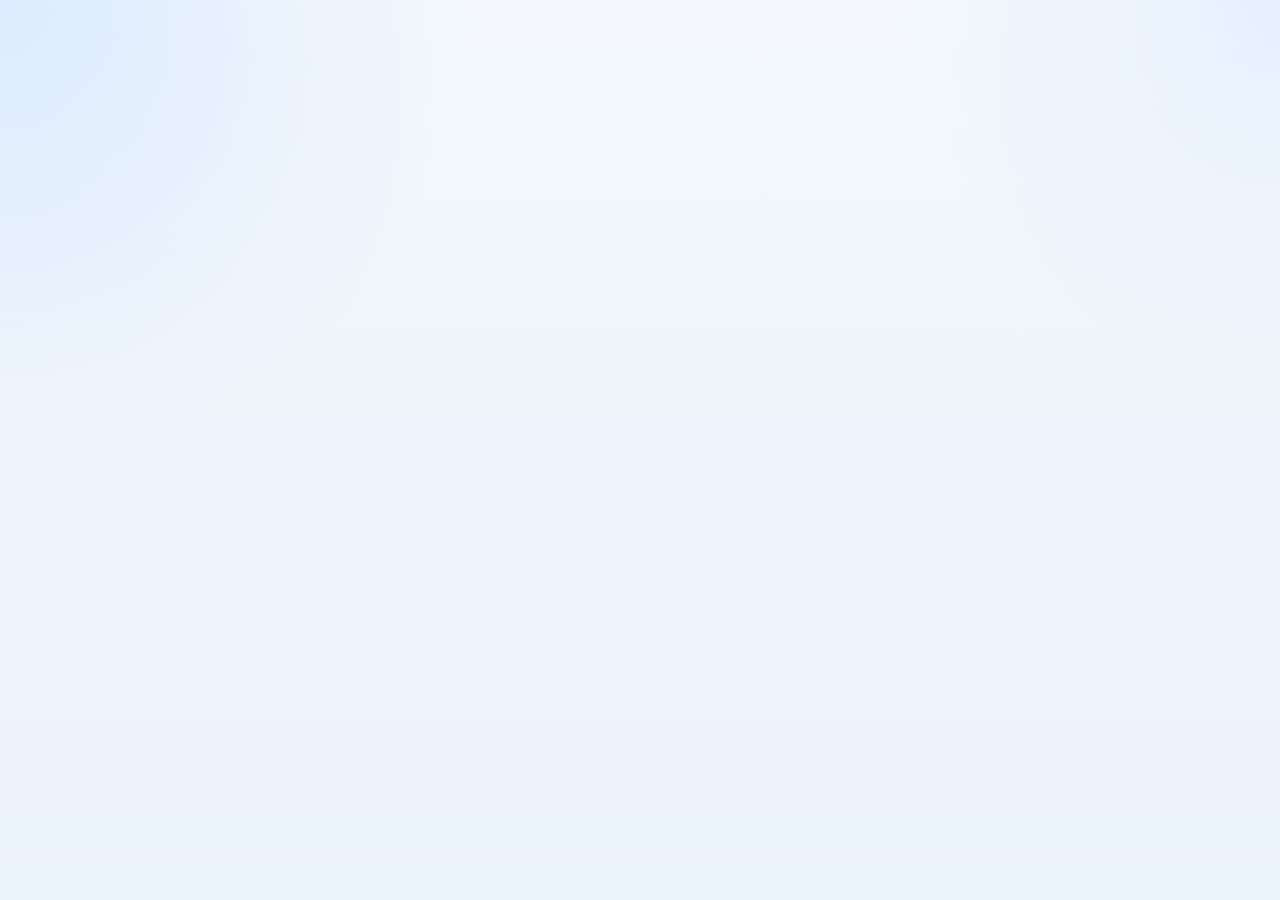
==== dashboard-share.html @ c69fef3c "Publish shareable expense dashboard" ====
﻿<!DOCTYPE html>
<html lang="zh-CN">
<head>
  <meta charset="UTF-8">
  <meta name="viewport" content="width=device-width, initial-scale=1.0">
  <title>费用看板</title>
  <style>
:root {
  --bg: #edf4fb;
  --panel: rgba(245, 249, 255, 0.9);
  --panel-strong: rgba(255, 255, 255, 0.96);
  --line: rgba(59, 130, 246, 0.14);
  --line-strong: rgba(59, 130, 246, 0.22);
  --text: #16324f;
  --sub: #6b85a3;
  --accent: #2f6fe4;
  --accent-soft: rgba(47, 111, 228, 0.1);
  --positive: #38bdf8;
  --negative: #94a3b8;
  --emerald: #34d399;
  --amber: #fbbf24;
  --rose: #fb7185;
  --shadow: 0 20px 48px rgba(120, 149, 184, 0.18);
}

* {
  box-sizing: border-box;
}

html,
body {
  margin: 0;
  min-height: 100%;
  font-family: "Microsoft YaHei", "PingFang SC", sans-serif;
  background:
    radial-gradient(circle at top left, rgba(191, 219, 254, 0.45), transparent 30%),
    radial-gradient(circle at top right, rgba(219, 234, 254, 0.55), transparent 24%),
    linear-gradient(180deg, #f4f8fd 0%, #eaf2fb 100%);
  color: var(--text);
}

body {
  min-height: 100vh;
}

.page-shell {
  padding: 28px 18px 40px;
}

.dashboard {
  width: min(1480px, 100%);
  margin: 0 auto;
  display: grid;
  gap: 24px;
}

.panel {
  background: var(--panel);
  border: 1px solid var(--line-strong);
  border-radius: 28px;
  padding: 24px;
  box-shadow: var(--shadow);
  backdrop-filter: blur(14px);
}

.panel-header {
  display: flex;
  align-items: flex-start;
  gap: 14px;
  margin-bottom: 18px;
}

.linked-panel {
  padding-bottom: 20px;
}

.linked-block {
  border: 1px solid var(--line);
  border-radius: 24px;
  background: rgba(255, 255, 255, 0.56);
  padding: 18px;
}

.linked-block + .linked-block {
  margin-top: 14px;
}

.linked-header {
  margin-bottom: 14px;
}

.linked-divider {
  display: none;
}

.module-tag {
  flex: none;
  padding: 7px 12px;
  border-radius: 16px;
  border: 1px solid rgba(125, 211, 252, 0.22);
  background: var(--accent-soft);
  color: var(--accent);
  font-size: 13px;
  font-weight: 700;
}

.panel-title {
  font-size: 24px;
  font-weight: 700;
  letter-spacing: 0.02em;
}

.panel-subtitle {
  color: var(--sub);
  font-size: 14px;
  line-height: 1.6;
  margin-top: 4px;
}

.judgement {
  border: 1px solid var(--line);
  border-radius: 24px;
  padding: 18px 20px;
  background: rgba(255, 255, 255, 0.72);
  line-height: 1.9;
  color: #33506d;
  font-size: 15px;
}

.judgement strong {
  color: #102a43;
}

.pill {
  display: inline-flex;
  align-items: center;
  padding: 3px 10px;
  border-radius: 999px;
  font-weight: 700;
}

.pill-amber {
  background: rgba(251, 191, 36, 0.12);
  border: 1px solid rgba(251, 191, 36, 0.22);
  color: #fde68a;
}

.pill-sky {
  color: var(--accent);
}

.metrics {
  display: grid;
  grid-template-columns: repeat(4, minmax(0, 1fr));
  gap: 14px;
  margin-top: 18px;
}

.metric-card {
  border: 1px solid var(--line);
  background: rgba(255, 255, 255, 0.68);
  border-radius: 20px;
  padding: 16px;
}

.metric-label {
  color: var(--sub);
  font-size: 13px;
}

.metric-value {
  margin-top: 8px;
  font-size: 28px;
  font-weight: 700;
}

.metric-note {
  margin-top: 6px;
  color: #5f7a96;
  font-size: 13px;
}

.waterfall {
  border: 1px solid var(--line);
  border-radius: 24px;
  padding: 18px;
  background: rgba(255, 255, 255, 0.72);
}

.waterfall-top-metrics {
  display: grid;
  grid-template-columns: repeat(5, minmax(0, 1fr));
  gap: 12px;
  margin-top: 14px;
  padding: 0;
  border-radius: 20px;
  background: transparent;
  box-shadow: none;
}

.waterfall-metric-panel {
  min-width: 0;
}

.waterfall-mini-card {
  height: 100%;
  border-radius: 18px;
  padding: 14px 18px;
  border: 1px solid rgba(59, 130, 246, 0.14);
  background: rgba(255, 255, 255, 0.72);
  box-shadow: inset 0 0 0 1px rgba(255, 255, 255, 0.3);
}

.waterfall-metric-panel.active .waterfall-mini-card {
  border-color: rgba(47, 111, 228, 0.28);
  background: rgba(225, 239, 255, 0.95);
  box-shadow: 0 10px 24px rgba(120, 149, 184, 0.12);
}

.waterfall-mini-row {
  display: flex;
  justify-content: space-between;
  gap: 16px;
  align-items: center;
  color: #486581;
  font-size: 14px;
}

.waterfall-mini-row + .waterfall-mini-row {
  margin-top: 10px;
}

.waterfall-mini-row strong {
  color: #1d4ed8;
  font-size: 15px;
}

.waterfall-bottom-metrics {
  margin-bottom: 12px;
}

.waterfall-grid {
  display: grid;
  grid-template-columns: repeat(auto-fit, minmax(150px, 1fr));
  gap: 14px;
  align-items: stretch;
  min-height: 320px;
}

.waterfall-card {
  display: flex;
  flex-direction: column;
  gap: 12px;
  cursor: pointer;
}

.waterfall-stage {
  position: relative;
  flex: 1;
  min-height: 250px;
  border-radius: 22px;
  border: 1px solid rgba(56, 189, 248, 0.08);
  background: rgba(233, 241, 251, 0.8);
  padding: 10px;
}

.zero-line {
  position: absolute;
  left: 12px;
  right: 12px;
  border-top: 1px dashed rgba(56, 189, 248, 0.18);
}

.waterfall-bar {
  position: absolute;
  left: 12px;
  right: 12px;
  border-radius: 18px;
  transition: transform 180ms ease, box-shadow 180ms ease, opacity 180ms ease;
}

.waterfall-card:hover .waterfall-bar,
.waterfall-card.active .waterfall-bar {
  transform: scale(1.02);
  box-shadow: 0 0 28px rgba(56, 189, 248, 0.22);
}

.bar-positive {
  background: linear-gradient(180deg, #7dd3fc, #0ea5e9);
}

.bar-negative {
  background: linear-gradient(180deg, #94a3b8, #475569);
}

.waterfall-value {
  position: absolute;
  left: 50%;
  top: 10px;
  transform: translateX(-50%);
  font-size: 13px;
  font-weight: 700;
  color: #486581;
}

.waterfall-label {
  min-height: 82px;
  border: 1px solid rgba(100, 116, 139, 0.35);
  background: rgba(255, 255, 255, 0.74);
  border-radius: 18px;
  padding: 12px;
  text-align: center;
  color: #486581;
  font-size: 13px;
  line-height: 1.5;
}

.waterfall-name {
  color: #102a43;
  font-size: 16px;
  font-weight: 800;
  margin-bottom: 6px;
}

.waterfall-subtitle {
  color: #486581;
  font-size: 13px;
}

.waterfall-card.active .waterfall-label {
  border-color: rgba(125, 211, 252, 0.35);
  background: rgba(47, 111, 228, 0.12);
  color: #102a43;
}

.waterfall-total {
  margin-top: 16px;
  display: flex;
  justify-content: space-between;
  align-items: center;
  gap: 16px;
  border: 1px dashed var(--line);
  border-radius: 18px;
  padding: 12px 16px;
  color: #486581;
}

.explanation-tip,
.region-tip {
  border: 1px solid var(--line);
  border-radius: 20px;
  padding: 14px 16px;
  background: rgba(255, 255, 255, 0.62);
  color: var(--sub);
  font-size: 14px;
  line-height: 1.7;
  margin-bottom: 16px;
}

.current-summary {
  border: 1px solid var(--line);
  border-radius: 22px;
  padding: 16px 18px;
  background: rgba(255, 255, 255, 0.7);
  color: #486581;
  line-height: 1.8;
  margin-bottom: 16px;
}

.current-summary strong {
  color: #102a43;
}

.table-wrap {
  overflow-x: auto;
  border: 1px solid var(--line);
  border-radius: 24px;
}

table {
  width: 100%;
  border-collapse: collapse;
  min-width: 980px;
  background: rgba(255, 255, 255, 0.66);
}

thead {
  background: rgba(231, 240, 250, 0.95);
}

th,
td {
  padding: 14px 16px;
  text-align: left;
  vertical-align: top;
  border-top: 1px solid rgba(56, 189, 248, 0.08);
  font-size: 14px;
}

th {
  color: #35506b;
  font-weight: 600;
}

tbody td {
  color: #16324f;
}

.subline {
  margin-top: 6px;
  color: var(--sub);
  font-size: 12px;
}

.matrix-meta {
  display: grid;
  grid-template-columns: repeat(2, minmax(0, 1fr));
  gap: 6px 24px;
  margin-top: 10px;
}

.small-tag,
.judge-tag {
  display: inline-flex;
  border-radius: 999px;
  padding: 4px 10px;
  font-size: 12px;
  font-weight: 600;
}

.small-tag {
  border: 1px solid rgba(56, 189, 248, 0.16);
  background: rgba(47, 111, 228, 0.08);
  color: #1d4ed8;
}

.judge-tag {
  border: 1px solid rgba(100, 116, 139, 0.42);
  background: rgba(255, 255, 255, 0.82);
  color: #35506b;
}

.region-grid {
  display: grid;
  grid-template-columns: minmax(0, 1.55fr) minmax(340px, 0.95fr);
  gap: 18px;
}

.matrix-wrap,
.trend-wrap {
  border: 1px solid var(--line);
  border-radius: 24px;
  background: rgba(255, 255, 255, 0.62);
  overflow: hidden;
}

.matrix-wrap .table-wrap {
  overflow-x: hidden;
}

.matrix-wrap table {
  min-width: 0;
  table-layout: fixed;
}

.matrix-wrap th,
.matrix-wrap td {
  padding: 12px 10px;
}

.matrix-wrap thead th:nth-child(1),
.matrix-wrap tbody td:nth-child(1) {
  width: 110px;
}

.matrix-wrap thead th:nth-child(2),
.matrix-wrap tbody td:nth-child(2) {
  width: 44%;
}

.matrix-wrap thead th:nth-child(3),
.matrix-wrap thead th:nth-child(4),
.matrix-wrap thead th:nth-child(5),
.matrix-wrap tbody td:nth-child(3),
.matrix-wrap tbody td:nth-child(4),
.matrix-wrap tbody td:nth-child(5) {
  width: 150px;
}

.matrix-wrap .subline {
  font-size: 11px;
  line-height: 1.6;
}

.matrix-path {
  display: flex;
  align-items: center;
  gap: 8px;
  padding: 12px 18px 0;
  flex-wrap: wrap;
}

.path-chip {
  border: 1px solid rgba(47, 111, 228, 0.28);
  background: rgba(47, 111, 228, 0.14);
  color: #2759b8;
  border-radius: 999px;
  padding: 5px 12px;
  font-size: 12px;
  cursor: pointer;
  font-weight: 700;
}

.path-chip.active {
  background: rgba(47, 111, 228, 0.2);
  color: #163d84;
}

.path-sep {
  color: var(--sub);
  font-size: 12px;
}

.matrix-head,
.trend-head {
  display: flex;
  justify-content: space-between;
  gap: 16px;
  align-items: flex-start;
  padding: 16px 18px;
  border-bottom: 1px solid rgba(56, 189, 248, 0.1);
}

.section-title {
  font-size: 15px;
  font-weight: 700;
}

.section-sub {
  margin-top: 4px;
  font-size: 12px;
  color: var(--sub);
  line-height: 1.6;
}

.hint {
  font-size: 12px;
  color: var(--sub);
}

.matrix-wrap .section-sub,
.matrix-wrap .hint,
.matrix-wrap th {
  font-size: 12px;
}

.info-dot {
  position: relative;
  display: inline-flex;
  align-items: center;
  justify-content: center;
  width: 16px;
  height: 16px;
  margin-left: 6px;
  border-radius: 999px;
  border: 1px solid rgba(125, 211, 252, 0.3);
  background: rgba(14, 165, 233, 0.12);
  color: var(--accent);
  font-size: 10px;
  font-weight: 700;
  cursor: help;
}

.info-dot:hover::after {
  content: attr(data-tip);
  position: absolute;
  left: 50%;
  top: calc(100% + 8px);
  transform: translateX(-50%);
  width: 220px;
  padding: 10px 12px;
  border-radius: 14px;
  border: 1px solid rgba(125, 211, 252, 0.18);
  background: rgba(15, 23, 42, 0.96);
  color: #f8fafc;
  font-size: 12px;
  line-height: 1.6;
  z-index: 8;
  box-shadow: 0 14px 40px rgba(2, 6, 23, 0.4);
}

.matrix-cell {
  width: 100%;
  height: 46px;
  border-radius: 16px;
  border: 1px solid transparent;
  cursor: pointer;
  transition: transform 180ms ease, box-shadow 180ms ease, border-color 180ms ease;
}

.matrix-row-active td {
  background: rgba(47, 111, 228, 0.08);
}

.matrix-level-cell {
  display: flex;
  flex-direction: column;
  align-items: flex-start;
  gap: 8px;
}

.matrix-level-name,
.drill-link {
  border: 0;
  background: transparent;
  padding: 0;
  cursor: pointer;
  text-align: left;
}

.matrix-level-name {
  color: #16324f;
  font-size: 16px;
  font-weight: 700;
  text-shadow: 0 1px 0 rgba(255, 255, 255, 0.75);
}

.drill-link {
  color: #2f6fe4;
  font-size: 13px;
  font-weight: 600;
}

.drill-link:hover,
.matrix-level-name:hover {
  opacity: 0.86;
}

.matrix-leaf-tag {
  color: var(--sub);
  font-size: 12px;
}

.matrix-wrap tbody td:nth-child(1) {
  color: #16324f;
}

.matrix-wrap tbody td:nth-child(2) {
  color: #6b85a3;
}

.matrix-wrap tbody td:nth-child(2) .subline {
  color: #486581;
  font-size: 13px;
  font-weight: 700;
}

.matrix-wrap tbody td:nth-child(2) .subline strong,
.matrix-wrap tbody td:nth-child(2) .subline span:last-child,
.matrix-wrap tbody td:nth-child(2) .subline {
  color: #35506b;
}

.matrix-wrap tbody td:nth-child(2) .subline strong {
  color: #16324f !important;
  font-weight: 800;
  opacity: 1 !important;
  text-shadow: none;
}

.matrix-wrap tbody td:nth-child(2) .subline span {
  color: #2b4b68 !important;
  font-weight: 700;
  opacity: 1 !important;
}

.matrix-wrap tbody td:nth-child(2) .info-dot {
  display: none;
}

.matrix-cell:hover {
  transform: translateY(-1px);
}

.matrix-cell.active {
  box-shadow: 0 0 22px rgba(255, 255, 255, 0.14);
}

.tone-emerald {
  background: rgba(16, 185, 129, 0.18);
  border-color: rgba(52, 211, 153, 0.28);
}

.tone-emerald.active {
  background: rgba(16, 185, 129, 0.32);
}

.tone-amber {
  background: rgba(245, 158, 11, 0.18);
  border-color: rgba(251, 191, 36, 0.26);
}

.tone-amber.active {
  background: rgba(245, 158, 11, 0.34);
}

.tone-rose {
  background: rgba(244, 63, 94, 0.18);
  border-color: rgba(251, 113, 133, 0.28);
}

.tone-rose.active {
  background: rgba(244, 63, 94, 0.34);
}

.empty-cell {
  background: transparent;
  border: 1px dashed rgba(100, 116, 139, 0.18);
  cursor: default;
}

.trend-wrap {
  padding-bottom: 18px;
}

.region-badge {
  display: inline-flex;
  align-items: center;
  border: 1px solid rgba(125, 211, 252, 0.22);
  background: rgba(14, 165, 233, 0.12);
  border-radius: 999px;
  color: #1f4ea8;
  padding: 6px 12px;
  font-size: 13px;
  font-weight: 700;
}

.trend-metrics {
  margin: 0 18px 14px;
  border: 1px solid var(--line);
  border-radius: 18px;
  background: rgba(255, 255, 255, 0.72);
  padding: 14px;
}

.trend-metrics-grid {
  display: grid;
  grid-template-columns: repeat(2, minmax(0, 1fr));
  gap: 12px 16px;
  color: #35506b;
  font-size: 14px;
}

.trend-summary {
  margin-top: 12px;
  color: var(--sub);
  font-size: 13px;
  line-height: 1.7;
}

.chart-wrap {
  margin: 0 18px;
  border: 1px solid var(--line);
  border-radius: 20px;
  background: rgba(248, 251, 255, 0.85);
  padding: 12px 14px 16px;
}

.chart-legend {
  display: flex;
  align-items: center;
  gap: 18px;
  margin-top: 10px;
  color: #486581;
  font-size: 12px;
}

.legend-dot {
  display: inline-block;
  width: 10px;
  height: 10px;
  border-radius: 999px;
  margin-right: 8px;
}

.rule-list {
  display: grid;
  grid-template-columns: repeat(3, minmax(0, 1fr));
  gap: 12px;
  margin-top: 16px;
}

.rule-card {
  border-radius: 20px;
  padding: 16px;
  border: 1px solid rgba(100, 116, 139, 0.22);
  background: rgba(15, 23, 42, 0.58);
}

.rule-card h4 {
  margin: 0 0 8px;
  font-size: 15px;
}

.rule-card p {
  margin: 0;
  color: var(--sub);
  font-size: 13px;
  line-height: 1.7;
}

.rule-card ul {
  margin: 10px 0 0;
  padding-left: 18px;
  color: #cbd5e1;
  font-size: 13px;
  line-height: 1.7;
}

.rule-card.emerald {
  border-color: rgba(52, 211, 153, 0.2);
  background: rgba(16, 185, 129, 0.08);
}

.rule-card.amber {
  border-color: rgba(251, 191, 36, 0.2);
  background: rgba(245, 158, 11, 0.08);
}

.rule-card.rose {
  border-color: rgba(251, 113, 133, 0.22);
  background: rgba(244, 63, 94, 0.08);
}

.focus-grid {
  display: grid;
  grid-template-columns: repeat(3, minmax(0, 1fr));
  gap: 16px;
}

.focus-card {
  border: 1px solid var(--line);
  border-radius: 24px;
  padding: 18px;
  background: rgba(255, 255, 255, 0.7);
}

.focus-top {
  display: flex;
  gap: 12px;
  align-items: flex-start;
  margin-bottom: 12px;
}

.focus-icon {
  width: 44px;
  height: 44px;
  border-radius: 16px;
  border: 1px solid rgba(125, 211, 252, 0.22);
  background: rgba(47, 111, 228, 0.14);
  color: #2f6fe4;
  display: inline-flex;
  align-items: center;
  justify-content: center;
  font-size: 14px;
  font-weight: 700;
  letter-spacing: 0.04em;
}

.focus-priority {
  display: inline-flex;
  padding: 4px 10px;
  border-radius: 999px;
  border: 1px solid rgba(47, 111, 228, 0.22);
  background: rgba(47, 111, 228, 0.12);
  color: #2b5fbf;
  font-size: 12px;
  font-weight: 700;
  margin-bottom: 8px;
}

.focus-category {
  color: var(--sub);
  font-size: 13px;
}

.focus-owner {
  margin-top: 2px;
  font-size: 18px;
  font-weight: 700;
}

.focus-text {
  color: #486581;
  font-size: 14px;
  line-height: 1.8;
}

.footer-note {
  color: var(--sub);
  text-align: center;
  font-size: 12px;
}

@media (max-width: 1180px) {
  .metrics,
  .rule-list,
  .focus-grid {
    grid-template-columns: repeat(2, minmax(0, 1fr));
  }

  .waterfall-top-metrics {
    grid-template-columns: repeat(2, minmax(0, 1fr));
  }

  .region-grid {
    grid-template-columns: 1fr;
  }
}

@media (max-width: 760px) {
  .page-shell {
    padding: 16px 10px 28px;
  }

  .panel {
    padding: 18px;
    border-radius: 22px;
  }

  .panel-header {
    flex-direction: column;
  }

  .panel-title {
    font-size: 20px;
  }

  .metrics,
  .rule-list,
  .focus-grid,
  .trend-metrics-grid,
  .matrix-meta {
    grid-template-columns: 1fr;
  }

  .waterfall-grid {
    grid-template-columns: repeat(2, minmax(0, 1fr));
  }

  .waterfall-top-metrics {
    grid-template-columns: 1fr;
  }
}

  </style>
</head>
<body>
  <div id="app"></div>
  <script>
const overview = {
  actual: "8,520",
  diff: "+840 涓囧厓",
  mom: "+8.3%",
  yoy: "+12.4%",
  summary:
    '鏈湡瀹為檯璐圭敤 8,520 涓囧厓锛岀幆姣?+8.3%锛屽悓姣?+12.4%锛岃緝棰勭畻瓒呮敮 5.1%銆傛暣浣撶湅锛屾湰鏈堣垂鐢ㄥ睘浜?<span class="pill pill-amber">灞€閮ㄥ紓甯?/span>锛屼富鍥犳槸 <span class="pill pill-sky">鐮斿彂璐圭敤涓€娆℃€у墠缃?/span> 鍜?<span class="pill pill-sky">鍖哄煙缁忚惀鎶曞叆澧炲姞</span>锛涘叾涓?<strong>鍖哄煙璐圭敤鏁堢巼闂浼樺厛绾ф洿楂?/strong>銆?,
};

const blocks = [
  {
    id: "rd",
    name: "鐮斿彂璐圭敤",
    subtitle: "鐮斿彂璐圭敤涓€娆℃€у墠缃?,
    diff: 420,
    feeRate: "2.9%",
    momRate: "+10%",
    yoyRate: "+20%",
    budgetExecDiff: "+16%",
    summary: "椤圭洰闆嗕腑楠屾敹瀵艰嚧璐圭敤鍓嶇疆纭銆?,
    items: [
      ["澶栧寘寮€鍙戣垂", "520", "+165", "+31.2%", "+38.4%", "涓€娆℃€т簨椤?, "鏈懆闇€瑙ｉ噴", "閲嶇偣椤圭洰楠屾敹闆嗕腑鍦ㄦ湰鏈堢‘璁ゃ€?],
      ["娴嬭瘯璁よ瘉璐?, "210", "+118", "+42.6%", "+49.0%", "鑺傚鍓嶇疆", "鎸佺画璺熻釜", "澶氭満鍨嬭璇佹帹杩涙彁鍓嶃€?],
      ["浜哄伐鎴愭湰", "860", "+82", "+5.4%", "+11.9%", "鎸佺画鎬у闀?, "鍙帴鍙?, "鐮斿彂缂栧埗鎵╁厖鍚庣ǔ姝ユ姮鍗囥€?],
    ],
  },
  {
    id: "region",
    name: "鍖哄煙璐圭敤",
    subtitle: "鍖哄煙缁忚惀鎶曞叆澧炲姞",
    diff: 310,
    feeRate: "2.7%",
    momRate: "+6%",
    yoyRate: "+9%",
    budgetExecDiff: "+11%",
    summary: "閮ㄥ垎鍖哄煙璐圭敤澧為暱蹇簬婊炲悗鏀跺叆鏀瑰杽銆?,
    items: [
      ["甯傚満鎺ㄥ箍璐?, "190", "+86", "+24.3%", "+31.5%", "缁忚惀鎶曞叆", "閲嶇偣澶嶇洏", "鏂板搧鎺ㄥ箍鍜岀粓绔椿鍔ㄩ泦涓姇鏀俱€?],
      ["娓犻亾婵€鍔辫垂", "145", "+58", "+18.7%", "+25.4%", "缁忚惀鎶曞叆", "鎸佺画璺熻釜", "杩斿埄鍓嶇疆甯﹀姩娓犻亾鎶曞叆澧炲姞銆?],
      ["宸梾涓庢嫇灞曡垂", "88", "+27", "+11.2%", "+16.8%", "缁忚惀鎶曞叆", "鍙帴鍙?, "鍖哄煙鎷撳簵鍜屽鎴锋嫓璁垮鍔犮€?],
    ],
  },
  {
    id: "hq",
    name: "浜嬩笟閮ㄦ€婚儴璐圭敤",
    subtitle: "鎬婚儴鑱岃兘璐圭敤澧為暱",
    diff: 180,
    feeRate: "0.4%",
    momRate: "+5%",
    yoyRate: "-3%",
    budgetExecDiff: "+2%",
    summary: "鍏变韩鏈嶅姟涓庡挩璇㈢被璐圭敤鎶崌銆?,
    items: [
      ["鍜ㄨ鏈嶅姟璐?, "180", "+63", "+28.4%", "+41.3%", "涓撻」鎶曞叆", "鏈懆闇€瑙ｉ噴", "娴佺▼浼樺寲涓撻」鍚姩瀵艰嚧椤鹃棶璐瑰鍔犮€?],
      ["鍏变韩鏈嶅姟璐?, "135", "+28", "+7.0%", "+10.5%", "鑺傚鍓嶇疆", "鎸佺画璺熻釜", "閮ㄥ垎鏈嶅姟鍚堝悓鎻愬墠缁撶畻銆?],
      ["琛屾斂璐圭敤", "210", "+34", "+6.3%", "+8.1%", "姝ｅ父娉㈠姩", "鍙帴鍙?, "鍔炲叕涓庡樊鏃呮敮鍑哄皬骞呭闀裤€?],
    ],
  },
  {
    id: "function",
    name: "鑱岃兘璐圭敤",
    subtitle: "鑱岃兘鏀寔璐圭敤鎶崌",
    diff: 90,
    feeRate: "2.1%",
    momRate: "+2%",
    yoyRate: "+6%",
    budgetExecDiff: "+4%",
    summary: "鍩硅涓庢敮鎸佺被璐圭敤娓╁拰澧為暱銆?,
    items: [
      ["鍩硅璐?, "42", "+11", "+12.8%", "+16.2%", "姝ｅ父娉㈠姩", "鍙帴鍙?, "瀛ｅ害鍩硅璁″垝闆嗕腑钀藉湴銆?],
      ["鍔炲叕淇濋殰璐?, "96", "+21", "+4.1%", "+5.7%", "姝ｅ父娉㈠姩", "鍙帴鍙?, "璁惧鍜岀郴缁熸姌鏃у甫鏉ユ尝鍔ㄣ€?],
      ["琛屾斂娌荤悊椤圭洰", "68", "+18", "+7.8%", "+9.4%", "鑺傚姝ｅ父", "鎸佺画璺熻釜", "缁勭粐浼樺寲閰嶅椤圭洰鎺ㄨ繘銆?],
    ],
  },
  {
    id: "other",
    name: "鍏朵粬璋冩暣鍥炲啿",
    subtitle: "鍏朵粬璋冩暣鍥炲啿",
    diff: -160,
    feeRate: "1.6%",
    momRate: "+7%",
    yoyRate: "+11%",
    budgetExecDiff: "+8%",
    summary: "璺ㄦ湡璋冩暣鍜岄噸鍒嗙被褰㈡垚瀵瑰啿銆?,
    items: [
      ["璺ㄦ湡璋冩暣", "-90", "-90", "-", "-", "缁撶畻璋冩暣", "鍙帴鍙?, "鍓嶆湡澶氳璐圭敤鍦ㄦ湰鏈堝洖鍐层€?],
      ["璐圭敤閲嶅垎绫?, "-42", "-42", "-", "-", "鍙ｅ緞淇", "鍙帴鍙?, "閮ㄥ垎璐圭敤閲嶅垎绫昏嚦鍏朵粬椤圭洰銆?],
      ["椤圭洰瀵瑰啿", "-28", "-28", "-", "-", "闃舵鍥炴憜", "鍙帴鍙?, "璁℃彁鍥炲啿褰卞搷鏈夐檺銆?],
    ],
  },
];

const focuses = [
  ["01", "P1 鏈懆瑙ｉ噴", "閲嶇偣瑙ｉ噴閮ㄩ棬", "鐮斿彂涓績", "鐮斿彂璐圭敤杈冮绠楀鍔?420 涓囧厓锛屼富瑕佺敱澶栧寘寮€鍙戝拰娴嬭瘯璁よ瘉璐圭敤鍓嶇疆纭甯﹀姩锛岄渶瑕佽鏄庡悗缁槸鍚﹀洖钀姐€?],
  ["02", "P1 閲嶇偣澶嶇洏", "閲嶇偣澶嶇洏鍖哄煙", "涓滈潪", "鍖哄煙缁忚惀璐圭敤澧為暱 15%锛屼絾婊炲悗鏀跺叆涓嬮檷 4%锛屽缓璁笓椤瑰鐩樻姇鏀炬晥鐜囥€?],
  ["03", "P3 鎸佺画璺熻釜", "閲嶇偣璺熻釜绉戠洰", "鍜ㄨ鏈嶅姟璐?, "鍜ㄨ鏈嶅姟璐硅繛缁袱鏈堥珮澧為暱锛岄渶鏍稿疄棰勭畻澶栦笓椤硅寖鍥翠笌鍚庣画鑺傚銆?],
];

const tree = [
  {
    key: "tecno",
    level: "bu",
    name: "TECNO",
    status: "鎶曞叆寰呭鐩?,
    r: "+6%",
    s: "+11%",
    d: "+5pct",
    e: "0.55",
    summary: "鏁翠綋鎶曞叆浠嶅湪澧為暱锛屼絾鍖哄煙鍥炴姤鍒嗗寲鏄庢樉銆?,
    spend: [3, 4, 6, 8, 9, 10],
    revenue: [1, 2, 3, 4, 5, 5],
    children: [
      {
        key: "tecno-east",
        level: "region",
        name: "涓滈潪",
        status: "閲嶇偣寮傚父",
        r: "-4%",
        s: "+15%",
        d: "+19pct",
        e: "-0.27",
        summary: "缁忚惀鍨嬭垂鐢ㄦ槑鏄惧鍔狅紝浣嗘粸鍚庢敹鍏ヤ笅婊戙€?,
        spend: [4, 7, 9, 11, 13, 15],
        revenue: [6, 3, 1, -2, -3, -4],
        children: [
          { key: "ke", level: "country", name: "鑲凹浜?, status: "閲嶇偣寮傚父", r: "-6%", s: "+18%", d: "+24pct", e: "-0.33", summary: "鎶曞叆澧炲姞浣嗘敹鍏ュ厬鐜板亸鎱€?, spend: [5, 7, 10, 12, 15, 18], revenue: [4, 2, 0, -2, -4, -6] },
          { key: "tz", level: "country", name: "鍧︽灏间簹", status: "鎶曞叆寰呭鐩?, r: "+1%", s: "+8%", d: "+7pct", e: "0.13", summary: "鏀跺叆鏀瑰杽涓嶈冻锛屽缓璁鐩樻笭閬撴縺鍔便€?, spend: [1, 3, 4, 6, 7, 8], revenue: [0, 0, 1, 1, 1, 1] },
        ],
      },
      {
        key: "tecno-sea",
        level: "region",
        name: "涓滃崡浜?,
        status: "鎶曞叆鏈夋晥",
        r: "+10%",
        s: "+12%",
        d: "+2pct",
        e: "0.83",
        summary: "鎶曞叆澧為暱鍚庢敹鍏ュ悓姝ユ敼鍠勩€?,
        spend: [2, 4, 6, 8, 10, 12],
        revenue: [1, 3, 5, 7, 9, 10],
        children: [
          { key: "id", level: "country", name: "鍗板凹", status: "鎶曞叆鏈夋晥", r: "+12%", s: "+13%", d: "+1pct", e: "0.92", summary: "缁堢娲诲姩涓庢敹鍏ュ闀垮悓姝ャ€?, spend: [2, 4, 6, 8, 10, 13], revenue: [1, 3, 5, 7, 9, 12] },
        ],
      },
    ],
  },
  {
    key: "infinix",
    level: "bu",
    name: "Infinix",
    status: "鎶曞叆鏈夋晥",
    r: "+9%",
    s: "+3%",
    d: "-6pct",
    e: "3.00",
    summary: "鎶曞叆澧為暱杈冩俯鍜岋紝浣嗛噸鐐瑰尯鍩熸敹鍏ユ敼鍠勬槑鏄俱€?,
    spend: [1, 2, 3, 3, 4, 4],
    revenue: [2, 3, 4, 5, 6, 7],
    children: [
      {
        key: "infinix-me",
        level: "region",
        name: "涓笢",
        status: "鎶曞叆鏈夋晥",
        r: "+12%",
        s: "+2%",
        d: "-10pct",
        e: "6.00",
        summary: "璐圭敤绋冲畾鎯呭喌涓嬫敹鍏ユ槑鏄惧闀裤€?,
        spend: [0, 1, 1, 2, 2, 2],
        revenue: [2, 4, 6, 8, 10, 12],
        children: [
          { key: "sa", level: "country", name: "娌欑壒", status: "鎶曞叆鏈夋晥", r: "+11%", s: "+1%", d: "-10pct", e: "11.00", summary: "鍝佺墝鍔涘拰缁堢鏁堢巼鍚屾鏀瑰杽銆?, spend: [0, 0, 1, 1, 1, 1], revenue: [2, 3, 5, 7, 9, 11] },
        ],
      },
    ],
  },
  {
    key: "itel",
    level: "bu",
    name: "itel",
    status: "鎶曞叆鏈夋晥",
    r: "+7%",
    s: "+5%",
    d: "-2pct",
    e: "1.40",
    summary: "澶氫釜甯傚満璐圭敤鍙帶锛屾敹鍏ユ敼鍠勫钩绋炽€?,
    spend: [1, 2, 2, 3, 4, 5],
    revenue: [1, 2, 3, 4, 5, 7],
    children: [
      {
        key: "itel-africa",
        level: "region",
        name: "闈炴床鍏朵粬鍖哄煙",
        status: "鎶曞叆鏈夋晥",
        r: "+8%",
        s: "+5%",
        d: "-3pct",
        e: "1.60",
        summary: "鎶曞叆澧為暱涓庢敹鍏ユ敼鍠勫熀鏈悓姝ャ€?,
        spend: [1, 2, 2, 3, 4, 5],
        revenue: [1, 2, 3, 4, 5, 8],
        children: [
          { key: "ug", level: "country", name: "涔屽共杈?, status: "鎶曞叆鏈夋晥", r: "+9%", s: "+4%", d: "-5pct", e: "2.25", summary: "缁堢杩愯惀鏁堢巼鎻愬崌銆?, spend: [1, 1, 2, 2, 3, 4], revenue: [1, 2, 3, 4, 6, 9] },
        ],
      },
    ],
  },
  {
    key: "philips",
    level: "bu",
    name: "Philips",
    status: "鎶曞叆寰呭鐩?,
    r: "-1%",
    s: "+1%",
    d: "+2pct",
    e: "-1.00",
    summary: "璐圭敤绋冲畾浣嗘敹鍏ョ鍔ㄨ兘涓嶈冻銆?,
    spend: [0, 1, 1, 1, 1, 1],
    revenue: [2, 2, 1, 1, 0, -1],
    children: [
      {
        key: "philips-eu",
        level: "region",
        name: "娆ф床",
        status: "鎶曞叆寰呭鐩?,
        r: "0%",
        s: "+2%",
        d: "+2pct",
        e: "0.00",
        summary: "璐圭敤鐣ュ崌浣嗘敹鍏ユ湭鏄庢樉鏀瑰杽銆?,
        spend: [0, 1, 1, 1, 2, 2],
        revenue: [1, 1, 1, 0, 0, 0],
        children: [
          { key: "de", level: "country", name: "寰峰浗", status: "鎶曞叆寰呭鐩?, r: "0%", s: "+3%", d: "+3pct", e: "0.00", summary: "淇冮攢鎶曞叆鐣ュ锛屼絾鏀跺叆鏀瑰杽鏆備笉鏄庢樉銆?, spend: [0, 1, 1, 2, 2, 3], revenue: [1, 1, 1, 1, 0, 0] },
        ],
      },
    ],
  },
];

const help = {
  r: "婊炲悗1涓湀鐨勮繎3涓湀鏀跺叆鍧囧€硷紝鐩稿鍓?涓湀鍧囧€肩殑鍙樺寲鐜囥€?,
  s: "杩?涓湀缁忚惀鍨嬪彉鍔ㄨ垂鐢ㄥ潎鍊硷紝鐩稿鍓?涓湀鍧囧€肩殑鍙樺寲鐜囥€?,
  d: "璐圭敤鍙樺寲鐜囧噺鍘绘粸鍚庢敹鍏ュ彉鍖栫巼锛涜秺鎺ヨ繎0閫氬父璇存槑瓒婂尮閰嶃€?,
  e: "婊炲悗鏀跺叆鍙樺寲鐜囬櫎浠ヨ垂鐢ㄥ彉鍖栫巼锛岀敤浜庤　閲忔敹鍏ュ鎶曞叆鍙樺寲鐨勫搷搴斿己寮便€?,
};

const matrixHelp = {
  effective: "鎶曞叆鏈夋晥锛氳垂鐢ㄦ姇鍏ュ悗锛屾敹鍏ュ悓姝ユ敼鍠勶紝鎴栧湪璐圭敤鏀剁缉鎯呭喌涓嬫敹鍏ヤ粛淇濇寔澧為暱銆?,
  review: "鎶曞叆寰呭鐩橈細璐圭敤鍙樺寲鍚庯紝鏀跺叆鏀瑰杽涓嶆槑鏄撅紝鎴栬垂鐢ㄦ敹缂╁悗鏀跺叆鍚屾璧板急锛岄渶瑕佸鐩樻姇鍏ヨ妭濂忓拰鏂瑰悜銆?,
  abnormal: "閲嶇偣寮傚父锛氳垂鐢ㄥ鍔犵殑鍚屾椂鏀跺叆涓嬫粦锛屾姇鍏ヤ笌閿€鍞粨鏋滄槑鏄捐儗绂伙紝闇€瑕佷紭鍏堝叧娉ㄣ€?,
};

const state = { block: "rd", level: "bu", bu: "tecno", region: "tecno-east", node: "tecno" };

const esc = (v) => String(v).replaceAll("&", "&amp;").replaceAll("<", "&lt;").replaceAll(">", "&gt;").replaceAll('"', "&quot;").replaceAll("'", "&#39;");
const tone = (s) => (s === "鎶曞叆鏈夋晥" ? "tone-emerald" : s === "鎶曞叆寰呭鐩? ? "tone-amber" : "tone-rose");
const totalDiff = () => blocks.reduce((n, b) => n + b.diff, 0);
const currentBlock = () => blocks.find((b) => b.id === state.block) || blocks[0];
const currentBu = () => tree.find((b) => b.key === state.bu) || tree[0];
const currentRegion = () => currentBu().children.find((r) => r.key === state.region) || currentBu().children[0];
const currentNode = () => (state.level === "bu" ? currentBu() : state.level === "region" ? currentRegion() : currentRegion().children.find((c) => c.key === state.node) || currentRegion().children[0]);
const rows = () => (state.level === "bu" ? tree : state.level === "region" ? currentBu().children : currentRegion().children);

function setLevel(level, opts = {}) {
  state.level = level;
  if (level === "bu") {
    state.bu = opts.bu || state.bu;
    state.region = currentBu().children[0].key;
    state.node = state.bu;
  } else if (level === "region") {
    state.bu = opts.bu || state.bu;
    state.region = opts.region || currentBu().children[0].key;
    state.node = state.region;
  } else {
    state.bu = opts.bu || state.bu;
    state.region = opts.region || state.region;
    state.node = opts.country || currentRegion().children[0].key;
  }
}

function line(vs, w, h, px, py, min, max) {
  const step = (w - px * 2) / (vs.length - 1);
  return vs.map((v, i) => `${px + step * i},${h - py - ((v - min) / (max - min || 1)) * (h - py * 2)}`).join(" ");
}

function metricPanel(block) {
  return `
    <div class="waterfall-metric-panel ${state.block === block.id ? "active" : ""}">
      <div class="waterfall-mini-card">
        <div class="waterfall-mini-row"><span>璐圭敤鐜?/span><strong>${block.feeRate}</strong></div>
        <div class="waterfall-mini-row"><span>鐜瘮</span><strong>${block.momRate}</strong></div>
        <div class="waterfall-mini-row"><span>鍚屾瘮</span><strong>${block.yoyRate}</strong></div>
        <div class="waterfall-mini-row"><span>棰勭畻鎵ц宸紓</span><strong>${block.budgetExecDiff}</strong></div>
      </div>
    </div>
  `;
}

function waterfallHtml() {
  const max = Math.max(0, ...blocks.map((b) => b.diff));
  const min = Math.min(0, ...blocks.map((b) => b.diff));
  const range = Math.max(1, max - min);
  return `
    <div class="waterfall">
      <div class="waterfall-grid">
        ${blocks
          .map((b) => {
            const h = Math.max((Math.abs(b.diff) / range) * 78, 14);
            const bottom = b.diff >= 0 ? ((0 - min) / range) * 82 : ((b.diff - min) / range) * 82;
            return `
              <button class="waterfall-card ${state.block === b.id ? "active" : ""}" data-waterfall="${b.id}">
                <div class="waterfall-stage">
                  <div class="zero-line" style="bottom:${((0 - min) / range) * 82 + 9}%"></div>
                  <div class="waterfall-value">${b.diff > 0 ? "+" : ""}${b.diff}</div>
                  <div class="waterfall-bar ${b.diff >= 0 ? "bar-positive" : "bar-negative"}" style="height:${h}%;bottom:${bottom + 9}%"></div>
                </div>
                <div class="waterfall-label">
                  <div class="waterfall-name">${esc(b.name)}</div>
                  <div class="waterfall-subtitle">${esc(b.subtitle)}</div>
                </div>
              </button>
            `;
          })
          .join("")}
      </div>
      <div class="waterfall-top-metrics waterfall-bottom-metrics">
        ${blocks.map((b) => metricPanel(b)).join("")}
      </div>
      <div class="waterfall-total"><span>鎬婚儴鎬诲樊寮傛眹鎬?/span><strong>${totalDiff() > 0 ? "+" : ""}${totalDiff()} 涓囧厓</strong></div>
    </div>
  `;
}

function explainHtml() {
  const b = currentBlock();
  return `
    <div class="current-summary"><strong>褰撳墠閫変腑锛?/strong>${esc(b.name)}<span class="subline" style="display:block;margin-top:6px;">${esc(b.summary)}</span></div>
    <div class="table-wrap">
      <table>
        <thead><tr><th>璐圭敤椤?/th><th>瀹為檯閲戦</th><th>杈冮绠?/th><th>鐜瘮</th><th>鍚屾瘮</th><th>鏍囩</th><th>瑙ｉ噴鍒ゆ柇</th><th>鍘熷洜璇存槑</th></tr></thead>
        <tbody>${b.items.map((i) => `<tr><td>${esc(i[0])}</td><td>${i[1]} 涓囧厓</td><td>${i[2]} 涓囧厓</td><td>${i[3]}</td><td>${i[4]}</td><td><span class="small-tag">${esc(i[5])}</span></td><td><span class="judge-tag">${esc(i[6])}</span></td><td>${esc(i[7])}</td></tr>`).join("")}</tbody>
      </table>
    </div>
  `;
}

function matrixPath() {
  const parts = [`<button class="path-chip ${state.level === "bu" ? "active" : ""}" data-path="bu">浜嬩笟閮˙U</button>`];
  if (state.level !== "bu") parts.push(`<span class="path-sep">/</span><button class="path-chip ${state.level === "region" ? "active" : ""}" data-path="region">${esc(currentBu().name)}</button>`);
  if (state.level === "country") parts.push(`<span class="path-sep">/</span><button class="path-chip active" data-path="country">${esc(currentRegion().name)}</button>`);
  return `<div class="matrix-path">${parts.join("")}</div>`;
}

function matrixRows() {
  return rows()
    .map((n) => {
      const active = state.node === n.key;
      const link = n.children?.length ? (n.level === "bu" ? "鏌ョ湅鍖哄煙 禄" : "鏌ョ湅鍥藉 禄") : "";
      const cells = ["鎶曞叆鏈夋晥", "鎶曞叆寰呭鐩?, "閲嶇偣寮傚父"]
        .map((s) => (n.status === s ? `<td><button class="matrix-cell ${tone(s)} ${active ? "active" : ""}" data-node="${n.key}"></button></td>` : `<td><div class="matrix-cell empty-cell"></div></td>`))
        .join("");
      return `
        <tr class="${active ? "matrix-row-active" : ""}">
          <td><div class="matrix-level-cell"><button class="matrix-level-name" data-node="${n.key}">${esc(n.name)}</button>${link ? `<button class="drill-link" data-drill="${n.key}">${link}</button>` : ""}</div></td>
          <td>${esc(n.summary)}<div class="matrix-meta">
            <div class="subline"><strong>鏀跺叆鍙樺姩鐜?</strong> <span>${n.r}</span></div>
            <div class="subline"><strong>璐圭敤鍙樺姩鐜?</strong> <span>${n.s}</span></div>
            <div class="subline"><strong>鍋忕搴?</strong> <span>${n.d}</span></div>
            <div class="subline"><strong>寮规€?</strong> <span>${n.e}</span></div>
          </div></td>
          ${cells}
        </tr>
      `;
    })
    .join("");
}

function chartHtml() {
  const n = currentNode();
  const labels = ["1鏈?, "2鏈?, "3鏈?, "4鏈?, "5鏈?, "6鏈?];
  const w = 360;
  const h = 220;
  const px = 30;
  const py = 24;
  const values = [...n.spend, ...n.revenue];
  const min = Math.min(...values, 0);
  const max = Math.max(...values, 0);
  const spendLine = line(n.spend, w, h, px, py, min, max);
  const revenueLine = line(n.revenue, w, h, px, py, min, max);
  const step = (w - px * 2) / (labels.length - 1);
  const zeroY = h - py - ((0 - min) / (max - min || 1)) * (h - py * 2);

  return `
    <div class="chart-wrap">
      <svg viewBox="0 0 ${w} ${h}" width="100%" height="250" aria-label="鍖哄煙瓒嬪娍鍥?>
        <line x1="${px}" y1="${zeroY}" x2="${w - px}" y2="${zeroY}" stroke="rgba(107,133,163,0.28)" stroke-dasharray="6 6"></line>
        ${labels.map((_, i) => `<line x1="${px + step * i}" y1="${py}" x2="${px + step * i}" y2="${h - py}" stroke="rgba(47,111,228,0.10)"></line>`).join("")}
        <polyline fill="none" stroke="#38bdf8" stroke-width="4" points="${spendLine}" stroke-linecap="round" stroke-linejoin="round"></polyline>
        <polyline fill="none" stroke="#34d399" stroke-width="4" points="${revenueLine}" stroke-linecap="round" stroke-linejoin="round"></polyline>
        ${n.spend.map((v, i) => `<circle cx="${px + step * i}" cy="${h - py - ((v - min) / (max - min || 1)) * (h - py * 2)}" r="4.5" fill="#38bdf8"></circle>`).join("")}
        ${n.revenue.map((v, i) => `<circle cx="${px + step * i}" cy="${h - py - ((v - min) / (max - min || 1)) * (h - py * 2)}" r="4.5" fill="#34d399"></circle>`).join("")}
        ${labels.map((l, i) => `<text x="${px + step * i}" y="${h - 6}" text-anchor="middle" fill="#6b85a3" font-size="12">${l}</text>`).join("")}
      </svg>
      <div class="chart-legend"><span><span class="legend-dot" style="background:#38bdf8"></span>璐圭敤鍙樺姩鐜?/span><span><span class="legend-dot" style="background:#34d399"></span>鏀跺叆鍙樺姩鐜?/span></div>
    </div>
  `;
}

function dashboard() {
  const n = currentNode();
  const subtitle =
    state.level === "bu"
      ? "鏌ョ湅鎵€閫変簨涓氶儴鐨勬湀搴﹁垂鐢ㄥ彉鍔ㄧ巼涓庢粸鍚庢敹鍏ュ彉鍔ㄧ巼瓒嬪娍銆?
      : state.level === "region"
      ? "鏌ョ湅鎵€閫夊尯鍩熺殑鏈堝害璐圭敤鍙樺姩鐜囦笌婊炲悗鏀跺叆鍙樺姩鐜囪秼鍔裤€?
      : "鏌ョ湅鎵€閫夊浗瀹剁殑鏈堝害璐圭敤鍙樺姩鐜囦笌婊炲悗鏀跺叆鍙樺姩鐜囪秼鍔裤€?;

  return `
    <div class="page-shell">
      <div class="dashboard">
        <section class="panel">
          <div class="panel-header"><div class="module-tag">妯″潡 1</div><div><div class="panel-title">鎬讳綋鍒ゆ柇</div><div class="panel-subtitle">浠庢€婚儴瑙嗚蹇€熷垽鏂湰鏈熻垂鐢ㄧ姸鎬併€佷富瑕侀┍鍔ㄤ笌浼樺厛璺熻繘浜嬮」銆?/div></div></div>
          <div class="judgement">${overview.summary}</div>
          <div class="panel-header" style="margin-top:22px;margin-bottom:14px;"><div class="module-tag">閲嶇偣鍏虫敞</div><div><div class="panel-title" style="font-size:20px;">閲嶇偣鍏虫敞瀵硅薄</div><div class="panel-subtitle">鎶婃湰鍛ㄩ渶瑕佽В閲娿€侀噸鐐瑰鐩樺拰鎸佺画璺熻釜鐨勫璞℃敹杩涙€讳綋鍒ゆ柇锛屾柟渚跨鐞嗗眰鍦ㄩ椤电洿鎺ユ姄閲嶇偣銆?/div></div></div>
          <div class="focus-grid">${focuses.map((f) => `<article class="focus-card"><div class="focus-top"><div class="focus-icon">${f[0]}</div><div><div class="focus-priority">${esc(f[1])}</div><div class="focus-category">${esc(f[2])}</div><div class="focus-owner">${esc(f[3])}</div></div></div><div class="focus-text">${esc(f[4])}</div></article>`).join("")}</div>
        </section>

        <section class="panel linked-panel">
          <div class="panel-header"><div class="module-tag">妯″潡 2-3</div><div><div class="panel-title">宸紓鎷嗚В涓庤垂鐢ㄨВ閲婅仈鍔ㄥ垎鏋?/div></div></div>
          <div class="linked-block">
            <div class="linked-header">
              <div>
                <div class="section-title">鎬诲樊寮傛媶瑙ｅ浘</div>
              </div>
            </div>
            ${waterfallHtml()}
          </div>
          <div class="linked-divider"></div>
          <div class="linked-block">
            <div class="linked-header">
              <div>
                <div class="section-title">璐圭敤瑙ｉ噴鏄庣粏琛?/div>
              </div>
            </div>
            ${explainHtml()}
          </div>
        </section>

        <section class="panel">
          <div class="panel-header"><div class="module-tag">妯″潡 4</div><div><div class="panel-title">鍖哄煙鍙樺姩璐圭敤鏁堟灉鍒嗘瀽</div><div class="panel-subtitle">浠庡尯鍩熺淮搴﹀垽鏂姇鍏ユ槸鍚︽湁鏁堬紝骞惰仈鍔ㄦ煡鐪嬭垂鐢ㄤ笌婊炲悗鏀跺叆鐨勬湀搴﹁秼鍔裤€?/div></div></div>
          <div class="region-tip">鍏堢湅宸︿晶鍖哄煙缁撴灉鐭╅樀锛屽啀鐐瑰嚮鑹插潡鑱斿姩鍙充晶瓒嬪娍鍥俱€傝繖涓ā鍧楅€傚悎鎬婚儴鐪嬪尯鍩熸晥鐜囷紝鑰屼笉鏄彧鐪嬭垂鐢ㄧ粷瀵瑰€笺€?/div>
          <div class="region-grid">
            <div class="matrix-wrap">
              <div class="matrix-head"><div><div class="section-title">鍖哄煙缁撴灉鐭╅樀</div><div class="section-sub">榛樿灞曠ず浜嬩笟閮紝鐐瑰嚮钃濊壊鍏ュ彛鍙笅閽诲埌鍖哄煙涓庡浗瀹讹紝骞惰仈鍔ㄥ彸渚ц秼鍔垮浘銆?/div></div><div class="hint">鐐瑰嚮鑹插潡鑱斿姩瓒嬪娍</div></div>
              ${matrixPath()}
              <div class="table-wrap"><table><thead><tr><th>灞曠ず灞傜骇</th><th>璇存槑</th><th>鎶曞叆鏈夋晥<span class="info-dot" data-tip="${esc(matrixHelp.effective)}">?</span></th><th>鎶曞叆寰呭鐩?span class="info-dot" data-tip="${esc(matrixHelp.review)}">?</span></th><th>閲嶇偣寮傚父<span class="info-dot" data-tip="${esc(matrixHelp.abnormal)}">?</span></th></tr></thead><tbody>${matrixRows()}</tbody></table></div>
            </div>
            <div class="trend-wrap">
              <div class="trend-head"><div><div class="section-title">鍖哄煙瓒嬪娍鑱斿姩</div><div class="section-sub">${subtitle}</div></div><div class="region-badge">${esc(n.name)}</div></div>
              <div class="trend-metrics"><div class="trend-metrics-grid">
                <div><strong>鏀跺叆鍙樺姩鐜?/strong><span class="info-dot" data-tip="${esc(help.r)}">?</span>锛?${n.r}</div>
                <div><strong>璐圭敤鍙樺姩鐜?/strong><span class="info-dot" data-tip="${esc(help.s)}">?</span>锛?${n.s}</div>
                <div><strong>鍋忕搴?/strong><span class="info-dot" data-tip="${esc(help.d)}">?</span>锛?${n.d}</div>
                <div><strong>寮规€?/strong><span class="info-dot" data-tip="${esc(help.e)}">?</span>锛?${n.e}</div>
              </div><div class="trend-summary"><strong>鎬荤粨锛?/strong>${esc(n.summary)}</div></div>
              ${chartHtml()}
            </div>
          </div>
        </section>

        <div class="footer-note">鏈〉涓烘仮澶嶅悗鐨勬€婚儴璐圭敤鐪嬫澘闈欐€佷氦浜掔増锛屾敮鎸佹ā鍧楄仈鍔ㄤ笌鍖哄煙涓嬮捇灞曠ず銆?/div>
      </div>
    </div>
  `;
}

function bind(root) {
  root.querySelectorAll("[data-waterfall]").forEach((el) => el.addEventListener("click", () => {
    state.block = el.dataset.waterfall;
    render();
  }));

  root.querySelectorAll("[data-node]").forEach((el) => el.addEventListener("click", () => {
    state.node = el.dataset.node;
    if (state.level === "bu") {
      state.bu = state.node;
      state.region = currentBu().children[0].key;
    }
    if (state.level === "region") {
      state.region = state.node;
    }
    render();
  }));

  root.querySelectorAll("[data-drill]").forEach((el) => el.addEventListener("click", () => {
    const key = el.dataset.drill;
    if (state.level === "bu") {
      const bu = tree.find((b) => b.key === key);
      setLevel("region", { bu: bu.key, region: bu.children[0].key });
    } else if (state.level === "region") {
      const region = currentBu().children.find((r) => r.key === key);
      setLevel("country", { bu: state.bu, region: region.key, country: region.children[0].key });
    }
    render();
  }));

  root.querySelectorAll("[data-path]").forEach((el) => el.addEventListener("click", () => {
    if (el.dataset.path === "bu") setLevel("bu", { bu: state.bu });
    if (el.dataset.path === "region") setLevel("region", { bu: state.bu, region: state.region });
    render();
  }));
}

function render() {
  const root = document.getElementById("app");
  root.innerHTML = dashboard();
  root.innerHTML = root.innerHTML.replace('閹舵洖鍙嗗鍛槻閻?span class="info-dot"', '閹舵洖鍙嗗鍛槻閻?<span class="info-dot"');
  bind(root);
}

setLevel("bu", { bu: "tecno" });
render();

  </script>
</body>
</html>
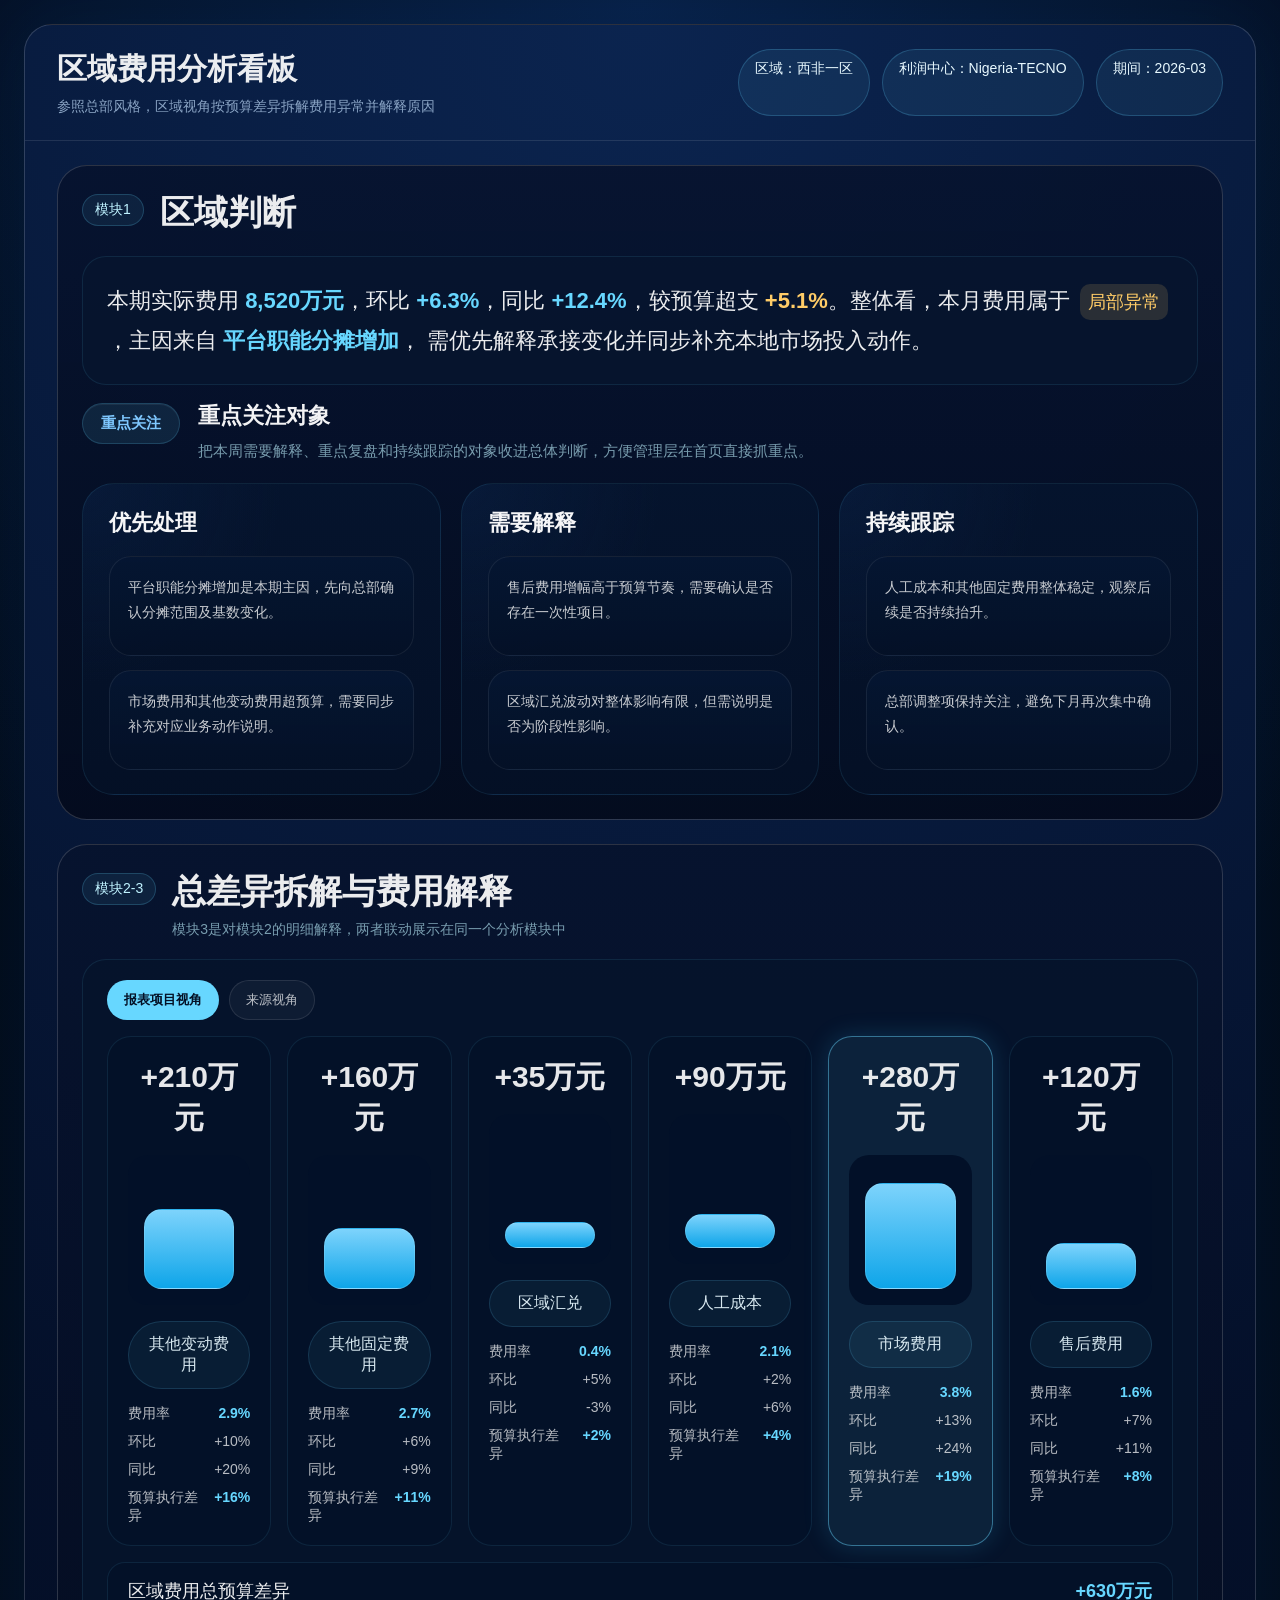
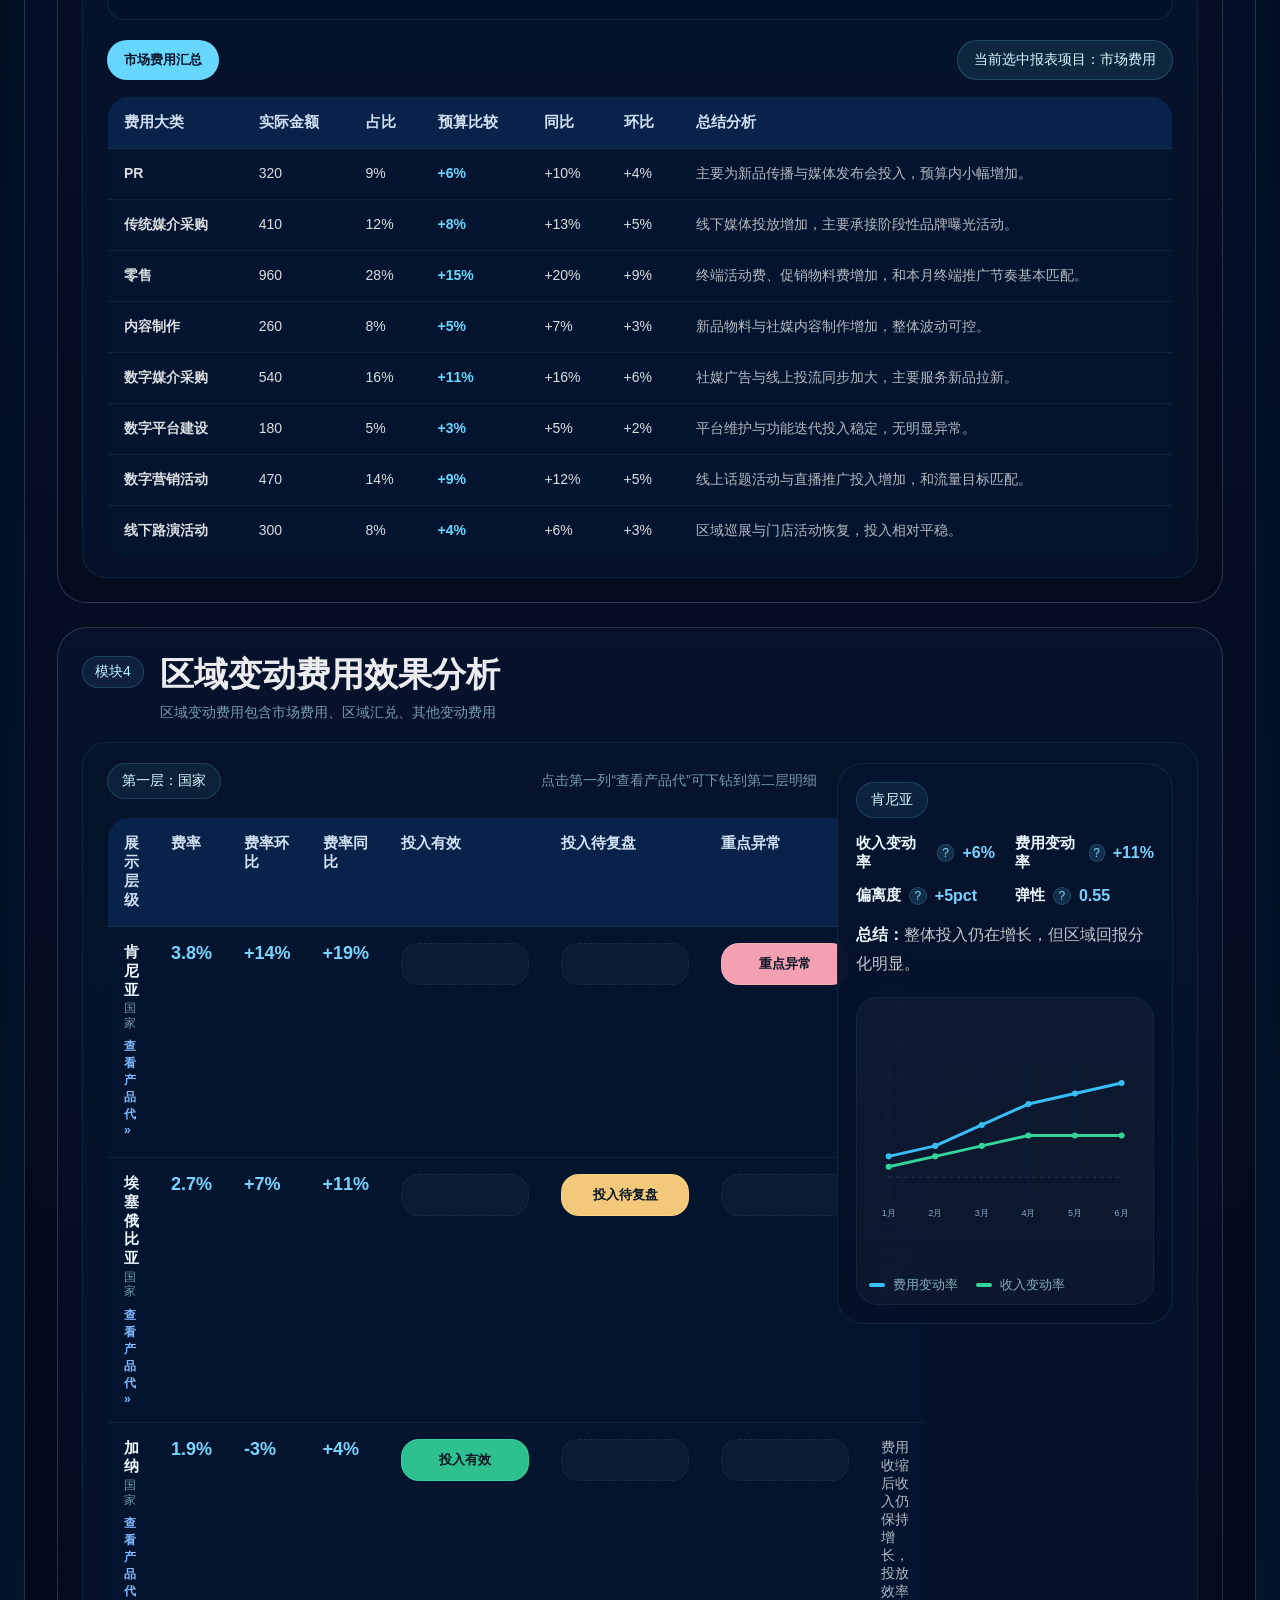
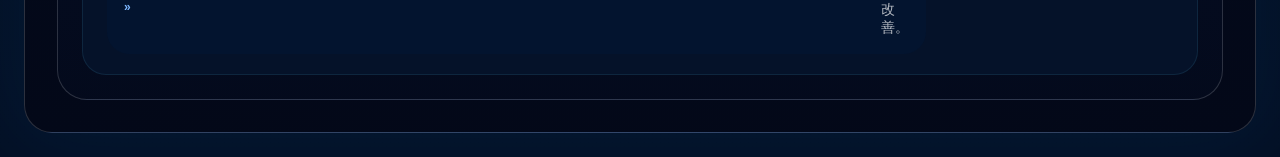
==== commit a60e6a51: "Update regional expense dashboard" ====
--- a/dashboard-share.html
+++ b/dashboard-share.html
@@ -1,1489 +1,1498 @@
-﻿<!DOCTYPE html>
+<!doctype html>
 <html lang="zh-CN">
 <head>
-  <meta charset="UTF-8">
-  <meta name="viewport" content="width=device-width, initial-scale=1.0">
-  <title>费用看板</title>
+  <meta charset="UTF-8" />
+  <meta name="viewport" content="width=device-width, initial-scale=1.0" />
+  <title>区域费用分析看板</title>
   <style>
-:root {
-  --bg: #edf4fb;
-  --panel: rgba(245, 249, 255, 0.9);
-  --panel-strong: rgba(255, 255, 255, 0.96);
-  --line: rgba(59, 130, 246, 0.14);
-  --line-strong: rgba(59, 130, 246, 0.22);
-  --text: #16324f;
-  --sub: #6b85a3;
-  --accent: #2f6fe4;
-  --accent-soft: rgba(47, 111, 228, 0.1);
-  --positive: #38bdf8;
-  --negative: #94a3b8;
-  --emerald: #34d399;
-  --amber: #fbbf24;
-  --rose: #fb7185;
-  --shadow: 0 20px 48px rgba(120, 149, 184, 0.18);
-}
-
-* {
-  box-sizing: border-box;
-}
-
-html,
-body {
-  margin: 0;
-  min-height: 100%;
-  font-family: "Microsoft YaHei", "PingFang SC", sans-serif;
-  background:
-    radial-gradient(circle at top left, rgba(191, 219, 254, 0.45), transparent 30%),
-    radial-gradient(circle at top right, rgba(219, 234, 254, 0.55), transparent 24%),
-    linear-gradient(180deg, #f4f8fd 0%, #eaf2fb 100%);
-  color: var(--text);
-}
-
-body {
-  min-height: 100vh;
-}
-
-.page-shell {
-  padding: 28px 18px 40px;
-}
-
-.dashboard {
-  width: min(1480px, 100%);
-  margin: 0 auto;
-  display: grid;
-  gap: 24px;
-}
-
-.panel {
-  background: var(--panel);
-  border: 1px solid var(--line-strong);
-  border-radius: 28px;
-  padding: 24px;
-  box-shadow: var(--shadow);
-  backdrop-filter: blur(14px);
-}
-
-.panel-header {
-  display: flex;
-  align-items: flex-start;
-  gap: 14px;
-  margin-bottom: 18px;
-}
-
-.linked-panel {
-  padding-bottom: 20px;
-}
-
-.linked-block {
-  border: 1px solid var(--line);
-  border-radius: 24px;
-  background: rgba(255, 255, 255, 0.56);
-  padding: 18px;
-}
-
-.linked-block + .linked-block {
-  margin-top: 14px;
-}
-
-.linked-header {
-  margin-bottom: 14px;
-}
-
-.linked-divider {
-  display: none;
-}
-
-.module-tag {
-  flex: none;
-  padding: 7px 12px;
-  border-radius: 16px;
-  border: 1px solid rgba(125, 211, 252, 0.22);
-  background: var(--accent-soft);
-  color: var(--accent);
-  font-size: 13px;
-  font-weight: 700;
-}
-
-.panel-title {
-  font-size: 24px;
-  font-weight: 700;
-  letter-spacing: 0.02em;
-}
-
-.panel-subtitle {
-  color: var(--sub);
-  font-size: 14px;
-  line-height: 1.6;
-  margin-top: 4px;
-}
-
-.judgement {
-  border: 1px solid var(--line);
-  border-radius: 24px;
-  padding: 18px 20px;
-  background: rgba(255, 255, 255, 0.72);
-  line-height: 1.9;
-  color: #33506d;
-  font-size: 15px;
-}
-
-.judgement strong {
-  color: #102a43;
-}
-
-.pill {
-  display: inline-flex;
-  align-items: center;
-  padding: 3px 10px;
-  border-radius: 999px;
-  font-weight: 700;
-}
-
-.pill-amber {
-  background: rgba(251, 191, 36, 0.12);
-  border: 1px solid rgba(251, 191, 36, 0.22);
-  color: #fde68a;
-}
-
-.pill-sky {
-  color: var(--accent);
-}
-
-.metrics {
-  display: grid;
-  grid-template-columns: repeat(4, minmax(0, 1fr));
-  gap: 14px;
-  margin-top: 18px;
-}
-
-.metric-card {
-  border: 1px solid var(--line);
-  background: rgba(255, 255, 255, 0.68);
-  border-radius: 20px;
-  padding: 16px;
-}
-
-.metric-label {
-  color: var(--sub);
-  font-size: 13px;
-}
-
-.metric-value {
-  margin-top: 8px;
-  font-size: 28px;
-  font-weight: 700;
-}
-
-.metric-note {
-  margin-top: 6px;
-  color: #5f7a96;
-  font-size: 13px;
-}
-
-.waterfall {
-  border: 1px solid var(--line);
-  border-radius: 24px;
-  padding: 18px;
-  background: rgba(255, 255, 255, 0.72);
-}
-
-.waterfall-top-metrics {
-  display: grid;
-  grid-template-columns: repeat(5, minmax(0, 1fr));
-  gap: 12px;
-  margin-top: 14px;
-  padding: 0;
-  border-radius: 20px;
-  background: transparent;
-  box-shadow: none;
-}
-
-.waterfall-metric-panel {
-  min-width: 0;
-}
-
-.waterfall-mini-card {
-  height: 100%;
-  border-radius: 18px;
-  padding: 14px 18px;
-  border: 1px solid rgba(59, 130, 246, 0.14);
-  background: rgba(255, 255, 255, 0.72);
-  box-shadow: inset 0 0 0 1px rgba(255, 255, 255, 0.3);
-}
-
-.waterfall-metric-panel.active .waterfall-mini-card {
-  border-color: rgba(47, 111, 228, 0.28);
-  background: rgba(225, 239, 255, 0.95);
-  box-shadow: 0 10px 24px rgba(120, 149, 184, 0.12);
-}
-
-.waterfall-mini-row {
-  display: flex;
-  justify-content: space-between;
-  gap: 16px;
-  align-items: center;
-  color: #486581;
-  font-size: 14px;
-}
-
-.waterfall-mini-row + .waterfall-mini-row {
-  margin-top: 10px;
-}
-
-.waterfall-mini-row strong {
-  color: #1d4ed8;
-  font-size: 15px;
-}
-
-.waterfall-bottom-metrics {
-  margin-bottom: 12px;
-}
-
-.waterfall-grid {
-  display: grid;
-  grid-template-columns: repeat(auto-fit, minmax(150px, 1fr));
-  gap: 14px;
-  align-items: stretch;
-  min-height: 320px;
-}
-
-.waterfall-card {
-  display: flex;
-  flex-direction: column;
-  gap: 12px;
-  cursor: pointer;
-}
-
-.waterfall-stage {
-  position: relative;
-  flex: 1;
-  min-height: 250px;
-  border-radius: 22px;
-  border: 1px solid rgba(56, 189, 248, 0.08);
-  background: rgba(233, 241, 251, 0.8);
-  padding: 10px;
-}
-
-.zero-line {
-  position: absolute;
-  left: 12px;
-  right: 12px;
-  border-top: 1px dashed rgba(56, 189, 248, 0.18);
-}
-
-.waterfall-bar {
-  position: absolute;
-  left: 12px;
-  right: 12px;
-  border-radius: 18px;
-  transition: transform 180ms ease, box-shadow 180ms ease, opacity 180ms ease;
-}
-
-.waterfall-card:hover .waterfall-bar,
-.waterfall-card.active .waterfall-bar {
-  transform: scale(1.02);
-  box-shadow: 0 0 28px rgba(56, 189, 248, 0.22);
-}
-
-.bar-positive {
-  background: linear-gradient(180deg, #7dd3fc, #0ea5e9);
-}
-
-.bar-negative {
-  background: linear-gradient(180deg, #94a3b8, #475569);
-}
-
-.waterfall-value {
-  position: absolute;
-  left: 50%;
-  top: 10px;
-  transform: translateX(-50%);
-  font-size: 13px;
-  font-weight: 700;
-  color: #486581;
-}
-
-.waterfall-label {
-  min-height: 82px;
-  border: 1px solid rgba(100, 116, 139, 0.35);
-  background: rgba(255, 255, 255, 0.74);
-  border-radius: 18px;
-  padding: 12px;
-  text-align: center;
-  color: #486581;
-  font-size: 13px;
-  line-height: 1.5;
-}
-
-.waterfall-name {
-  color: #102a43;
-  font-size: 16px;
-  font-weight: 800;
-  margin-bottom: 6px;
-}
-
-.waterfall-subtitle {
-  color: #486581;
-  font-size: 13px;
-}
-
-.waterfall-card.active .waterfall-label {
-  border-color: rgba(125, 211, 252, 0.35);
-  background: rgba(47, 111, 228, 0.12);
-  color: #102a43;
-}
-
-.waterfall-total {
-  margin-top: 16px;
-  display: flex;
-  justify-content: space-between;
-  align-items: center;
-  gap: 16px;
-  border: 1px dashed var(--line);
-  border-radius: 18px;
-  padding: 12px 16px;
-  color: #486581;
-}
-
-.explanation-tip,
-.region-tip {
-  border: 1px solid var(--line);
-  border-radius: 20px;
-  padding: 14px 16px;
-  background: rgba(255, 255, 255, 0.62);
-  color: var(--sub);
-  font-size: 14px;
-  line-height: 1.7;
-  margin-bottom: 16px;
-}
-
-.current-summary {
-  border: 1px solid var(--line);
-  border-radius: 22px;
-  padding: 16px 18px;
-  background: rgba(255, 255, 255, 0.7);
-  color: #486581;
-  line-height: 1.8;
-  margin-bottom: 16px;
-}
-
-.current-summary strong {
-  color: #102a43;
-}
-
-.table-wrap {
-  overflow-x: auto;
-  border: 1px solid var(--line);
-  border-radius: 24px;
-}
-
-table {
-  width: 100%;
-  border-collapse: collapse;
-  min-width: 980px;
-  background: rgba(255, 255, 255, 0.66);
-}
-
-thead {
-  background: rgba(231, 240, 250, 0.95);
-}
-
-th,
-td {
-  padding: 14px 16px;
-  text-align: left;
-  vertical-align: top;
-  border-top: 1px solid rgba(56, 189, 248, 0.08);
-  font-size: 14px;
-}
-
-th {
-  color: #35506b;
-  font-weight: 600;
-}
-
-tbody td {
-  color: #16324f;
-}
-
-.subline {
-  margin-top: 6px;
-  color: var(--sub);
-  font-size: 12px;
-}
-
-.matrix-meta {
-  display: grid;
-  grid-template-columns: repeat(2, minmax(0, 1fr));
-  gap: 6px 24px;
-  margin-top: 10px;
-}
-
-.small-tag,
-.judge-tag {
-  display: inline-flex;
-  border-radius: 999px;
-  padding: 4px 10px;
-  font-size: 12px;
-  font-weight: 600;
-}
-
-.small-tag {
-  border: 1px solid rgba(56, 189, 248, 0.16);
-  background: rgba(47, 111, 228, 0.08);
-  color: #1d4ed8;
-}
-
-.judge-tag {
-  border: 1px solid rgba(100, 116, 139, 0.42);
-  background: rgba(255, 255, 255, 0.82);
-  color: #35506b;
-}
-
-.region-grid {
-  display: grid;
-  grid-template-columns: minmax(0, 1.55fr) minmax(340px, 0.95fr);
-  gap: 18px;
-}
-
-.matrix-wrap,
-.trend-wrap {
-  border: 1px solid var(--line);
-  border-radius: 24px;
-  background: rgba(255, 255, 255, 0.62);
-  overflow: hidden;
-}
-
-.matrix-wrap .table-wrap {
-  overflow-x: hidden;
-}
-
-.matrix-wrap table {
-  min-width: 0;
-  table-layout: fixed;
-}
-
-.matrix-wrap th,
-.matrix-wrap td {
-  padding: 12px 10px;
-}
-
-.matrix-wrap thead th:nth-child(1),
-.matrix-wrap tbody td:nth-child(1) {
-  width: 110px;
-}
-
-.matrix-wrap thead th:nth-child(2),
-.matrix-wrap tbody td:nth-child(2) {
-  width: 44%;
-}
-
-.matrix-wrap thead th:nth-child(3),
-.matrix-wrap thead th:nth-child(4),
-.matrix-wrap thead th:nth-child(5),
-.matrix-wrap tbody td:nth-child(3),
-.matrix-wrap tbody td:nth-child(4),
-.matrix-wrap tbody td:nth-child(5) {
-  width: 150px;
-}
-
-.matrix-wrap .subline {
-  font-size: 11px;
-  line-height: 1.6;
-}
-
-.matrix-path {
-  display: flex;
-  align-items: center;
-  gap: 8px;
-  padding: 12px 18px 0;
-  flex-wrap: wrap;
-}
-
-.path-chip {
-  border: 1px solid rgba(47, 111, 228, 0.28);
-  background: rgba(47, 111, 228, 0.14);
-  color: #2759b8;
-  border-radius: 999px;
-  padding: 5px 12px;
-  font-size: 12px;
-  cursor: pointer;
-  font-weight: 700;
-}
-
-.path-chip.active {
-  background: rgba(47, 111, 228, 0.2);
-  color: #163d84;
-}
-
-.path-sep {
-  color: var(--sub);
-  font-size: 12px;
-}
-
-.matrix-head,
-.trend-head {
-  display: flex;
-  justify-content: space-between;
-  gap: 16px;
-  align-items: flex-start;
-  padding: 16px 18px;
-  border-bottom: 1px solid rgba(56, 189, 248, 0.1);
-}
-
-.section-title {
-  font-size: 15px;
-  font-weight: 700;
-}
-
-.section-sub {
-  margin-top: 4px;
-  font-size: 12px;
-  color: var(--sub);
-  line-height: 1.6;
-}
-
-.hint {
-  font-size: 12px;
-  color: var(--sub);
-}
-
-.matrix-wrap .section-sub,
-.matrix-wrap .hint,
-.matrix-wrap th {
-  font-size: 12px;
-}
-
-.info-dot {
-  position: relative;
-  display: inline-flex;
-  align-items: center;
-  justify-content: center;
-  width: 16px;
-  height: 16px;
-  margin-left: 6px;
-  border-radius: 999px;
-  border: 1px solid rgba(125, 211, 252, 0.3);
-  background: rgba(14, 165, 233, 0.12);
-  color: var(--accent);
-  font-size: 10px;
-  font-weight: 700;
-  cursor: help;
-}
-
-.info-dot:hover::after {
-  content: attr(data-tip);
-  position: absolute;
-  left: 50%;
-  top: calc(100% + 8px);
-  transform: translateX(-50%);
-  width: 220px;
-  padding: 10px 12px;
-  border-radius: 14px;
-  border: 1px solid rgba(125, 211, 252, 0.18);
-  background: rgba(15, 23, 42, 0.96);
-  color: #f8fafc;
-  font-size: 12px;
-  line-height: 1.6;
-  z-index: 8;
-  box-shadow: 0 14px 40px rgba(2, 6, 23, 0.4);
-}
-
-.matrix-cell {
-  width: 100%;
-  height: 46px;
-  border-radius: 16px;
-  border: 1px solid transparent;
-  cursor: pointer;
-  transition: transform 180ms ease, box-shadow 180ms ease, border-color 180ms ease;
-}
-
-.matrix-row-active td {
-  background: rgba(47, 111, 228, 0.08);
-}
-
-.matrix-level-cell {
-  display: flex;
-  flex-direction: column;
-  align-items: flex-start;
-  gap: 8px;
-}
-
-.matrix-level-name,
-.drill-link {
-  border: 0;
-  background: transparent;
-  padding: 0;
-  cursor: pointer;
-  text-align: left;
-}
-
-.matrix-level-name {
-  color: #16324f;
-  font-size: 16px;
-  font-weight: 700;
-  text-shadow: 0 1px 0 rgba(255, 255, 255, 0.75);
-}
-
-.drill-link {
-  color: #2f6fe4;
-  font-size: 13px;
-  font-weight: 600;
-}
-
-.drill-link:hover,
-.matrix-level-name:hover {
-  opacity: 0.86;
-}
-
-.matrix-leaf-tag {
-  color: var(--sub);
-  font-size: 12px;
-}
-
-.matrix-wrap tbody td:nth-child(1) {
-  color: #16324f;
-}
-
-.matrix-wrap tbody td:nth-child(2) {
-  color: #6b85a3;
-}
-
-.matrix-wrap tbody td:nth-child(2) .subline {
-  color: #486581;
-  font-size: 13px;
-  font-weight: 700;
-}
-
-.matrix-wrap tbody td:nth-child(2) .subline strong,
-.matrix-wrap tbody td:nth-child(2) .subline span:last-child,
-.matrix-wrap tbody td:nth-child(2) .subline {
-  color: #35506b;
-}
-
-.matrix-wrap tbody td:nth-child(2) .subline strong {
-  color: #16324f !important;
-  font-weight: 800;
-  opacity: 1 !important;
-  text-shadow: none;
-}
-
-.matrix-wrap tbody td:nth-child(2) .subline span {
-  color: #2b4b68 !important;
-  font-weight: 700;
-  opacity: 1 !important;
-}
-
-.matrix-wrap tbody td:nth-child(2) .info-dot {
-  display: none;
-}
-
-.matrix-cell:hover {
-  transform: translateY(-1px);
-}
-
-.matrix-cell.active {
-  box-shadow: 0 0 22px rgba(255, 255, 255, 0.14);
-}
-
-.tone-emerald {
-  background: rgba(16, 185, 129, 0.18);
-  border-color: rgba(52, 211, 153, 0.28);
-}
-
-.tone-emerald.active {
-  background: rgba(16, 185, 129, 0.32);
-}
-
-.tone-amber {
-  background: rgba(245, 158, 11, 0.18);
-  border-color: rgba(251, 191, 36, 0.26);
-}
-
-.tone-amber.active {
-  background: rgba(245, 158, 11, 0.34);
-}
-
-.tone-rose {
-  background: rgba(244, 63, 94, 0.18);
-  border-color: rgba(251, 113, 133, 0.28);
-}
-
-.tone-rose.active {
-  background: rgba(244, 63, 94, 0.34);
-}
-
-.empty-cell {
-  background: transparent;
-  border: 1px dashed rgba(100, 116, 139, 0.18);
-  cursor: default;
-}
-
-.trend-wrap {
-  padding-bottom: 18px;
-}
-
-.region-badge {
-  display: inline-flex;
-  align-items: center;
-  border: 1px solid rgba(125, 211, 252, 0.22);
-  background: rgba(14, 165, 233, 0.12);
-  border-radius: 999px;
-  color: #1f4ea8;
-  padding: 6px 12px;
-  font-size: 13px;
-  font-weight: 700;
-}
-
-.trend-metrics {
-  margin: 0 18px 14px;
-  border: 1px solid var(--line);
-  border-radius: 18px;
-  background: rgba(255, 255, 255, 0.72);
-  padding: 14px;
-}
-
-.trend-metrics-grid {
-  display: grid;
-  grid-template-columns: repeat(2, minmax(0, 1fr));
-  gap: 12px 16px;
-  color: #35506b;
-  font-size: 14px;
-}
-
-.trend-summary {
-  margin-top: 12px;
-  color: var(--sub);
-  font-size: 13px;
-  line-height: 1.7;
-}
-
-.chart-wrap {
-  margin: 0 18px;
-  border: 1px solid var(--line);
-  border-radius: 20px;
-  background: rgba(248, 251, 255, 0.85);
-  padding: 12px 14px 16px;
-}
-
-.chart-legend {
-  display: flex;
-  align-items: center;
-  gap: 18px;
-  margin-top: 10px;
-  color: #486581;
-  font-size: 12px;
-}
-
-.legend-dot {
-  display: inline-block;
-  width: 10px;
-  height: 10px;
-  border-radius: 999px;
-  margin-right: 8px;
-}
-
-.rule-list {
-  display: grid;
-  grid-template-columns: repeat(3, minmax(0, 1fr));
-  gap: 12px;
-  margin-top: 16px;
-}
-
-.rule-card {
-  border-radius: 20px;
-  padding: 16px;
-  border: 1px solid rgba(100, 116, 139, 0.22);
-  background: rgba(15, 23, 42, 0.58);
-}
-
-.rule-card h4 {
-  margin: 0 0 8px;
-  font-size: 15px;
-}
-
-.rule-card p {
-  margin: 0;
-  color: var(--sub);
-  font-size: 13px;
-  line-height: 1.7;
-}
-
-.rule-card ul {
-  margin: 10px 0 0;
-  padding-left: 18px;
-  color: #cbd5e1;
-  font-size: 13px;
-  line-height: 1.7;
-}
-
-.rule-card.emerald {
-  border-color: rgba(52, 211, 153, 0.2);
-  background: rgba(16, 185, 129, 0.08);
-}
-
-.rule-card.amber {
-  border-color: rgba(251, 191, 36, 0.2);
-  background: rgba(245, 158, 11, 0.08);
-}
-
-.rule-card.rose {
-  border-color: rgba(251, 113, 133, 0.22);
-  background: rgba(244, 63, 94, 0.08);
-}
-
-.focus-grid {
-  display: grid;
-  grid-template-columns: repeat(3, minmax(0, 1fr));
-  gap: 16px;
-}
-
-.focus-card {
-  border: 1px solid var(--line);
-  border-radius: 24px;
-  padding: 18px;
-  background: rgba(255, 255, 255, 0.7);
-}
-
-.focus-top {
-  display: flex;
-  gap: 12px;
-  align-items: flex-start;
-  margin-bottom: 12px;
-}
-
-.focus-icon {
-  width: 44px;
-  height: 44px;
-  border-radius: 16px;
-  border: 1px solid rgba(125, 211, 252, 0.22);
-  background: rgba(47, 111, 228, 0.14);
-  color: #2f6fe4;
-  display: inline-flex;
-  align-items: center;
-  justify-content: center;
-  font-size: 14px;
-  font-weight: 700;
-  letter-spacing: 0.04em;
-}
-
-.focus-priority {
-  display: inline-flex;
-  padding: 4px 10px;
-  border-radius: 999px;
-  border: 1px solid rgba(47, 111, 228, 0.22);
-  background: rgba(47, 111, 228, 0.12);
-  color: #2b5fbf;
-  font-size: 12px;
-  font-weight: 700;
-  margin-bottom: 8px;
-}
-
-.focus-category {
-  color: var(--sub);
-  font-size: 13px;
-}
-
-.focus-owner {
-  margin-top: 2px;
-  font-size: 18px;
-  font-weight: 700;
-}
-
-.focus-text {
-  color: #486581;
-  font-size: 14px;
-  line-height: 1.8;
-}
-
-.footer-note {
-  color: var(--sub);
-  text-align: center;
-  font-size: 12px;
-}
-
-@media (max-width: 1180px) {
-  .metrics,
-  .rule-list,
-  .focus-grid {
-    grid-template-columns: repeat(2, minmax(0, 1fr));
-  }
-
-  .waterfall-top-metrics {
-    grid-template-columns: repeat(2, minmax(0, 1fr));
-  }
-
-  .region-grid {
-    grid-template-columns: 1fr;
-  }
-}
-
-@media (max-width: 760px) {
-  .page-shell {
-    padding: 16px 10px 28px;
-  }
-
-  .panel {
-    padding: 18px;
-    border-radius: 22px;
-  }
-
-  .panel-header {
-    flex-direction: column;
-  }
-
-  .panel-title {
-    font-size: 20px;
-  }
-
-  .metrics,
-  .rule-list,
-  .focus-grid,
-  .trend-metrics-grid,
-  .matrix-meta {
-    grid-template-columns: 1fr;
-  }
-
-  .waterfall-grid {
-    grid-template-columns: repeat(2, minmax(0, 1fr));
-  }
-
-  .waterfall-top-metrics {
-    grid-template-columns: 1fr;
-  }
-}
-
+    :root {
+      --bg: #020a1c;
+      --panel: #06142c;
+      --panel-2: #031128;
+      --line: rgba(255, 255, 255, 0.1);
+      --text: rgba(255, 255, 255, 0.92);
+      --muted: rgba(197, 226, 255, 0.68);
+      --cyan: #67d7ff;
+      --cyan-2: #2ea8ff;
+      --amber: #ffcc67;
+    }
+
+    * { box-sizing: border-box; }
+
+    body {
+      margin: 0;
+      font-family: "Segoe UI", "PingFang SC", "Microsoft YaHei", sans-serif;
+      color: var(--text);
+      background:
+        radial-gradient(circle at top, rgba(20, 77, 173, 0.32), transparent 32%),
+        linear-gradient(180deg, #020914 0%, #041126 100%);
+    }
+
+    .page {
+      min-height: 100vh;
+      padding: 24px;
+    }
+
+    .container {
+      max-width: 1480px;
+      margin: 0 auto;
+      border: 1px solid rgba(255,255,255,0.16);
+      border-radius: 28px;
+      overflow: hidden;
+      background:
+        radial-gradient(circle at top, #0b244f 0%, #04102a 45%, #030818 100%);
+      box-shadow: 0 0 80px rgba(26,143,255,0.08);
+    }
+
+    .header {
+      padding: 24px 32px;
+      border-bottom: 1px solid var(--line);
+      display: flex;
+      justify-content: space-between;
+      gap: 16px;
+      flex-wrap: wrap;
+    }
+
+    .title { font-size: 30px; font-weight: 700; }
+    .subtitle { margin-top: 8px; color: var(--muted); font-size: 14px; }
+
+    .pills { display: flex; gap: 12px; flex-wrap: wrap; }
+    .pill {
+      border: 1px solid rgba(103,215,255,0.22);
+      background: rgba(103,215,255,0.08);
+      color: #e8f9ff;
+      border-radius: 999px;
+      padding: 10px 16px;
+      font-size: 14px;
+    }
+
+    .content { padding: 24px 32px 32px; display: grid; gap: 24px; }
+
+    .section {
+      border: 1px solid rgba(255,255,255,0.16);
+      border-radius: 30px;
+      padding: 24px;
+      background: linear-gradient(180deg, rgba(7,19,46,0.9), rgba(4,11,29,0.92));
+    }
+
+    .section-head {
+      display: flex;
+      gap: 16px;
+      align-items: flex-start;
+      margin-bottom: 20px;
+    }
+
+    .section-tag {
+      margin-top: 4px;
+      border-radius: 999px;
+      padding: 6px 12px;
+      border: 1px solid rgba(103,215,255,0.2);
+      background: rgba(103,215,255,0.08);
+      color: #bff2ff;
+      font-size: 14px;
+      white-space: nowrap;
+    }
+
+    .section-title { font-size: 34px; font-weight: 700; }
+    .section-sub { margin-top: 6px; color: rgba(191,242,255,0.62); font-size: 14px; }
+
+    .judge-box {
+      border: 1px solid rgba(103,215,255,0.1);
+      border-radius: 24px;
+      background: rgba(7,22,47,0.8);
+      padding: 24px;
+      line-height: 1.8;
+      font-size: 22px;
+    }
+
+    .cyan { color: var(--cyan); font-weight: 700; }
+    .amber { color: var(--amber); font-weight: 700; }
+
+    .label-chip {
+      display: inline-block;
+      margin: 0 4px;
+      padding: 2px 8px;
+      border-radius: 10px;
+      background: rgba(255, 204, 103, 0.14);
+      color: var(--amber);
+      font-size: 18px;
+    }
+
+    .grid-3, .grid-4, .grid-6 {
+      display: grid;
+      gap: 16px;
+    }
+
+    .grid-3 { grid-template-columns: repeat(3, minmax(0, 1fr)); }
+    .grid-4 { grid-template-columns: repeat(4, minmax(0, 1fr)); }
+    .grid-6 { grid-template-columns: repeat(6, minmax(0, 1fr)); }
+
+    .action-card, .metric-card, .panel {
+      border-radius: 24px;
+      border: 1px solid rgba(103,215,255,0.1);
+      background: rgba(6,20,44,0.85);
+      padding: 20px;
+    }
+
+    .focus-grid {
+      display: grid;
+      grid-template-columns: repeat(3, minmax(0, 1fr));
+      gap: 20px;
+      margin-top: 20px;
+    }
+
+    .focus-header {
+      display: flex;
+      align-items: flex-start;
+      gap: 18px;
+      margin-top: 18px;
+      margin-bottom: 8px;
+    }
+
+    .focus-badge {
+      border-radius: 999px;
+      padding: 10px 18px;
+      border: 1px solid rgba(103,215,255,0.18);
+      background: rgba(103,215,255,0.1);
+      color: #7fc8ff;
+      font-size: 15px;
+      font-weight: 700;
+      white-space: nowrap;
+      box-shadow: inset 0 1px 0 rgba(255,255,255,0.06);
+    }
+
+    .focus-title {
+      font-size: 22px;
+      font-weight: 700;
+      color: rgba(255,255,255,0.95);
+      line-height: 1.2;
+    }
+
+    .focus-subtitle {
+      margin-top: 8px;
+      color: rgba(191,242,255,0.62);
+      font-size: 15px;
+      line-height: 1.7;
+    }
+
+    .action-card {
+      min-height: 312px;
+      padding: 24px 26px;
+      border-radius: 32px;
+      background:
+        radial-gradient(circle at top left, rgba(15, 42, 86, 0.28), transparent 42%),
+        linear-gradient(180deg, rgba(5, 20, 46, 0.98), rgba(4, 16, 38, 0.98));
+      display: flex;
+      flex-direction: column;
+    }
+
+    .action-title {
+      font-size: 22px;
+      font-weight: 700;
+      margin-bottom: 18px;
+      color: rgba(255,255,255,0.96);
+    }
+
+    .action-list {
+      display: grid;
+      gap: 14px;
+      flex: 1;
+    }
+
+    .action-item {
+      border-radius: 22px;
+      border: 1px solid rgba(255,255,255,0.07);
+      background:
+        linear-gradient(180deg, rgba(5, 22, 50, 0.92), rgba(4, 17, 39, 0.96));
+      padding: 18px 18px;
+      color: rgba(255,255,255,0.78);
+      line-height: 1.75;
+      font-size: 14px;
+      display: flex;
+      align-items: flex-start;
+    }
+
+    .tabs { display: flex; gap: 10px; flex-wrap: wrap; }
+    .tab {
+      border-radius: 999px;
+      padding: 10px 16px;
+      border: 1px solid rgba(255,255,255,0.1);
+      background: rgba(255,255,255,0.04);
+      color: rgba(255,255,255,0.72);
+      cursor: pointer;
+    }
+    .tab.active {
+      background: var(--cyan);
+      color: #041126;
+      border-color: transparent;
+      font-weight: 700;
+    }
+
+    .panel { padding: 20px 24px; }
+
+    .metric-card {
+      cursor: pointer;
+      transition: 0.2s ease;
+      background: #031128;
+    }
+
+    .metric-card.active {
+      border-color: rgba(103,215,255,0.45);
+      background: rgba(103,215,255,0.08);
+      box-shadow: 0 0 24px rgba(56,189,248,0.18);
+    }
+
+    .metric-top {
+      text-align: center;
+      font-size: 30px;
+      font-weight: 700;
+      color: rgba(255,255,255,0.9);
+    }
+
+    .bar-wrap {
+      margin-top: 16px;
+      height: 150px;
+      border-radius: 20px;
+      background: #021028;
+      display: flex;
+      align-items: flex-end;
+      justify-content: center;
+      padding: 24px 16px 16px;
+    }
+
+    .bar {
+      width: 100%;
+      border-radius: 18px;
+      border: 1px solid rgba(191,242,255,0.18);
+      background: linear-gradient(180deg, #7dd3fc, #0ea5e9);
+    }
+
+    .metric-name {
+      margin-top: 16px;
+      padding: 12px 16px;
+      border-radius: 999px;
+      text-align: center;
+      border: 1px solid rgba(103,215,255,0.15);
+      background: rgba(103,215,255,0.06);
+      color: rgba(232,249,255,0.92);
+    }
+
+    .metric-list {
+      margin-top: 16px;
+      display: grid;
+      gap: 10px;
+      font-size: 14px;
+      color: rgba(255,255,255,0.72);
+    }
+
+    .metric-row {
+      display: flex;
+      justify-content: space-between;
+      gap: 12px;
+    }
+
+    .summary {
+      display: flex;
+      justify-content: space-between;
+      align-items: center;
+      gap: 16px;
+      margin-top: 16px;
+      border-radius: 18px;
+      border: 1px solid rgba(103,215,255,0.1);
+      background: #031128;
+      padding: 16px 20px;
+      font-size: 18px;
+    }
+
+    .summary strong { color: var(--cyan); }
+
+    .status-bar {
+      border-radius: 999px;
+      border: 1px solid rgba(103,215,255,0.2);
+      background: rgba(103,215,255,0.1);
+      color: #d4f7ff;
+      padding: 10px 16px;
+      font-size: 14px;
+    }
+
+    .toolbar {
+      display: flex;
+      justify-content: space-between;
+      align-items: center;
+      gap: 16px;
+      flex-wrap: wrap;
+      margin-bottom: 16px;
+    }
+
+    table {
+      width: 100%;
+      border-collapse: collapse;
+      overflow: hidden;
+      border-radius: 22px;
+      border: 1px solid rgba(255,255,255,0.08);
+      background: #03142f;
+    }
+
+    th, td {
+      padding: 16px;
+      border-bottom: 1px solid rgba(255,255,255,0.06);
+      text-align: left;
+      vertical-align: top;
+      font-size: 14px;
+    }
+
+    th {
+      background: #08224a;
+      color: rgba(226, 240, 255, 0.92);
+      font-size: 15px;
+    }
+
+    td { color: rgba(255,255,255,0.86); }
+    td.muted { color: rgba(255,255,255,0.7); }
+    td.strong, .strong { color: var(--cyan); font-weight: 700; }
+
+    .trace-link { color: #7db7ff; text-decoration: underline; }
+
+    .module4-head {
+      display: flex;
+      justify-content: space-between;
+      align-items: center;
+      gap: 16px;
+      flex-wrap: wrap;
+      margin-bottom: 18px;
+    }
+
+    .crumbs {
+      display: flex;
+      align-items: center;
+      gap: 10px;
+      flex-wrap: wrap;
+    }
+
+    .crumb {
+      border-radius: 999px;
+      padding: 8px 14px;
+      border: 1px solid rgba(103,215,255,0.16);
+      background: rgba(103,215,255,0.08);
+      color: #d8f7ff;
+      font-size: 14px;
+    }
+
+    .crumb.dim {
+      color: rgba(216,247,255,0.72);
+      background: rgba(255,255,255,0.04);
+      border-color: rgba(255,255,255,0.08);
+      cursor: pointer;
+    }
+
+    .hint-text {
+      color: rgba(191,242,255,0.6);
+      font-size: 14px;
+    }
+
+    .country-table td:first-child strong,
+    .detail-table td:first-child strong {
+      color: #eaf8ff;
+    }
+
+    .country-name {
+      font-size: 15px;
+      font-weight: 700;
+      color: #eef8ff;
+      margin-bottom: 2px;
+      line-height: 1.25;
+    }
+
+    .country-level {
+      color: rgba(191,242,255,0.58);
+      font-size: 12px;
+      line-height: 1.2;
+    }
+
+    .rate-big {
+      color: #79d3ff;
+      font-size: 18px;
+      font-weight: 700;
+    }
+
+    .status-cell {
+      min-width: 160px;
+    }
+
+    .status-pill {
+      width: 100%;
+      min-height: 42px;
+      border-radius: 18px;
+      border: 1px dashed rgba(255,255,255,0.08);
+      background: rgba(255,255,255,0.03);
+      display: flex;
+      align-items: center;
+      justify-content: center;
+      padding: 8px 14px;
+      color: rgba(255,255,255,0.3);
+      font-size: 13px;
+    }
+
+    .status-pill.active {
+      border-style: solid;
+      color: #081523;
+      font-weight: 700;
+    }
+
+    .status-pill.good { background: rgba(52, 211, 153, 0.9); border-color: rgba(52, 211, 153, 0.9); }
+    .status-pill.review { background: rgba(255, 211, 128, 0.95); border-color: rgba(255, 211, 128, 0.95); }
+    .status-pill.bad { background: rgba(255, 168, 186, 0.95); border-color: rgba(255, 168, 186, 0.95); }
+
+    .drill-btn, .back-btn {
+      border-radius: 999px;
+      padding: 10px 16px;
+      border: 1px solid rgba(103,215,255,0.18);
+      background: rgba(103,215,255,0.08);
+      color: #d8f7ff;
+      font-size: 14px;
+      cursor: pointer;
+    }
+
+    .drill-btn:hover, .back-btn:hover, .crumb.dim:hover {
+      border-color: rgba(103,215,255,0.3);
+      background: rgba(103,215,255,0.12);
+    }
+
+    .detail-summary {
+      display: grid;
+      grid-template-columns: repeat(4, minmax(0, 1fr));
+      gap: 14px;
+      margin-bottom: 18px;
+    }
+
+    .detail-card {
+      border-radius: 22px;
+      border: 1px solid rgba(103,215,255,0.1);
+      background: linear-gradient(180deg, rgba(5, 20, 46, 0.98), rgba(4, 16, 38, 0.98));
+      padding: 16px 18px;
+    }
+
+    .detail-label {
+      color: rgba(191,242,255,0.58);
+      font-size: 13px;
+      margin-bottom: 8px;
+    }
+
+    .detail-value {
+      color: #eef9ff;
+      font-size: 24px;
+      font-weight: 700;
+    }
+
+    .detail-note {
+      margin-top: 16px;
+      margin-bottom: 18px;
+      border-radius: 22px;
+      border: 1px solid rgba(103,215,255,0.1);
+      background: rgba(5, 20, 46, 0.74);
+      padding: 18px 20px;
+      color: rgba(255,255,255,0.76);
+      line-height: 1.8;
+    }
+
+    .effect-layout {
+      display: grid;
+      grid-template-columns: minmax(0, 1.9fr) minmax(320px, 0.9fr);
+      gap: 20px;
+      align-items: start;
+    }
+
+    .trend-side {
+      border-radius: 26px;
+      border: 1px solid rgba(103,215,255,0.1);
+      background: linear-gradient(180deg, rgba(5, 20, 46, 0.98), rgba(4, 16, 38, 0.98));
+      padding: 18px;
+    }
+
+    .trend-badge {
+      display: inline-flex;
+      align-items: center;
+      gap: 8px;
+      border-radius: 999px;
+      padding: 8px 14px;
+      border: 1px solid rgba(103,215,255,0.16);
+      background: rgba(103,215,255,0.08);
+      color: #d8f7ff;
+      font-size: 14px;
+      margin-bottom: 16px;
+    }
+
+    .metric-pairs {
+      display: grid;
+      grid-template-columns: repeat(2, minmax(0, 1fr));
+      gap: 14px 20px;
+      margin-bottom: 16px;
+    }
+
+    .metric-pair {
+      display: flex;
+      align-items: center;
+      gap: 8px;
+      color: rgba(191,242,255,0.7);
+      font-size: 14px;
+    }
+
+    .metric-pair strong {
+      color: #eaf8ff;
+      font-size: 15px;
+    }
+
+    .metric-pair span:last-child {
+      color: #79d3ff;
+      font-size: 16px;
+      font-weight: 700;
+    }
+
+    .tip-dot {
+      width: 18px;
+      height: 18px;
+      border-radius: 999px;
+      display: inline-flex;
+      align-items: center;
+      justify-content: center;
+      background: rgba(103,215,255,0.14);
+      color: #7dd3fc;
+      font-size: 12px;
+      border: 1px solid rgba(103,215,255,0.16);
+    }
+
+    .trend-summary {
+      margin-bottom: 18px;
+      color: rgba(255,255,255,0.76);
+      line-height: 1.8;
+    }
+
+    .trend-summary strong {
+      color: #eaf8ff;
+    }
+
+    .chart-card {
+      border-radius: 22px;
+      border: 1px solid rgba(103,215,255,0.08);
+      background: rgba(255,255,255,0.03);
+      padding: 14px 12px 10px;
+    }
+
+    .chart-legend {
+      display: flex;
+      gap: 18px;
+      flex-wrap: wrap;
+      margin-top: 10px;
+      color: rgba(191,242,255,0.68);
+      font-size: 13px;
+    }
+
+    .legend-item {
+      display: inline-flex;
+      align-items: center;
+      gap: 8px;
+    }
+
+    .legend-line {
+      width: 16px;
+      height: 4px;
+      border-radius: 999px;
+    }
+
+    .drill-link-inline {
+      margin-top: 8px;
+      display: inline-flex;
+      align-items: center;
+      gap: 6px;
+      color: #7db7ff;
+      font-size: 12px;
+      font-weight: 700;
+      cursor: pointer;
+      text-decoration: none;
+    }
+
+    .merged-product {
+      font-size: 15px;
+      font-weight: 700;
+      color: #eef8ff;
+      line-height: 1.35;
+    }
+
+    @media (max-width: 1200px) {
+      .grid-6 { grid-template-columns: repeat(3, minmax(0, 1fr)); }
+      .grid-4 { grid-template-columns: repeat(2, minmax(0, 1fr)); }
+      .focus-grid { grid-template-columns: 1fr; }
+      .detail-summary { grid-template-columns: repeat(2, minmax(0, 1fr)); }
+      .effect-layout { grid-template-columns: 1fr; }
+    }
+
+    @media (max-width: 900px) {
+      .grid-3, .grid-4, .grid-6 { grid-template-columns: 1fr; }
+      .page { padding: 14px; }
+      .header, .content { padding-left: 16px; padding-right: 16px; }
+      .section-title { font-size: 26px; }
+      .judge-box { font-size: 18px; }
+      .table-wrap { overflow-x: auto; }
+      table { min-width: 980px; }
+      .detail-summary { grid-template-columns: 1fr; }
+      .metric-pairs { grid-template-columns: 1fr; }
+    }
   </style>
 </head>
 <body>
-  <div id="app"></div>
-  <script>
-const overview = {
-  actual: "8,520",
-  diff: "+840 涓囧厓",
-  mom: "+8.3%",
-  yoy: "+12.4%",
-  summary:
-    '鏈湡瀹為檯璐圭敤 8,520 涓囧厓锛岀幆姣?+8.3%锛屽悓姣?+12.4%锛岃緝棰勭畻瓒呮敮 5.1%銆傛暣浣撶湅锛屾湰鏈堣垂鐢ㄥ睘浜?<span class="pill pill-amber">灞€閮ㄥ紓甯?/span>锛屼富鍥犳槸 <span class="pill pill-sky">鐮斿彂璐圭敤涓€娆℃€у墠缃?/span> 鍜?<span class="pill pill-sky">鍖哄煙缁忚惀鎶曞叆澧炲姞</span>锛涘叾涓?<strong>鍖哄煙璐圭敤鏁堢巼闂浼樺厛绾ф洿楂?/strong>銆?,
-};
-
-const blocks = [
-  {
-    id: "rd",
-    name: "鐮斿彂璐圭敤",
-    subtitle: "鐮斿彂璐圭敤涓€娆℃€у墠缃?,
-    diff: 420,
-    feeRate: "2.9%",
-    momRate: "+10%",
-    yoyRate: "+20%",
-    budgetExecDiff: "+16%",
-    summary: "椤圭洰闆嗕腑楠屾敹瀵艰嚧璐圭敤鍓嶇疆纭銆?,
-    items: [
-      ["澶栧寘寮€鍙戣垂", "520", "+165", "+31.2%", "+38.4%", "涓€娆℃€т簨椤?, "鏈懆闇€瑙ｉ噴", "閲嶇偣椤圭洰楠屾敹闆嗕腑鍦ㄦ湰鏈堢‘璁ゃ€?],
-      ["娴嬭瘯璁よ瘉璐?, "210", "+118", "+42.6%", "+49.0%", "鑺傚鍓嶇疆", "鎸佺画璺熻釜", "澶氭満鍨嬭璇佹帹杩涙彁鍓嶃€?],
-      ["浜哄伐鎴愭湰", "860", "+82", "+5.4%", "+11.9%", "鎸佺画鎬у闀?, "鍙帴鍙?, "鐮斿彂缂栧埗鎵╁厖鍚庣ǔ姝ユ姮鍗囥€?],
-    ],
-  },
-  {
-    id: "region",
-    name: "鍖哄煙璐圭敤",
-    subtitle: "鍖哄煙缁忚惀鎶曞叆澧炲姞",
-    diff: 310,
-    feeRate: "2.7%",
-    momRate: "+6%",
-    yoyRate: "+9%",
-    budgetExecDiff: "+11%",
-    summary: "閮ㄥ垎鍖哄煙璐圭敤澧為暱蹇簬婊炲悗鏀跺叆鏀瑰杽銆?,
-    items: [
-      ["甯傚満鎺ㄥ箍璐?, "190", "+86", "+24.3%", "+31.5%", "缁忚惀鎶曞叆", "閲嶇偣澶嶇洏", "鏂板搧鎺ㄥ箍鍜岀粓绔椿鍔ㄩ泦涓姇鏀俱€?],
-      ["娓犻亾婵€鍔辫垂", "145", "+58", "+18.7%", "+25.4%", "缁忚惀鎶曞叆", "鎸佺画璺熻釜", "杩斿埄鍓嶇疆甯﹀姩娓犻亾鎶曞叆澧炲姞銆?],
-      ["宸梾涓庢嫇灞曡垂", "88", "+27", "+11.2%", "+16.8%", "缁忚惀鎶曞叆", "鍙帴鍙?, "鍖哄煙鎷撳簵鍜屽鎴锋嫓璁垮鍔犮€?],
-    ],
-  },
-  {
-    id: "hq",
-    name: "浜嬩笟閮ㄦ€婚儴璐圭敤",
-    subtitle: "鎬婚儴鑱岃兘璐圭敤澧為暱",
-    diff: 180,
-    feeRate: "0.4%",
-    momRate: "+5%",
-    yoyRate: "-3%",
-    budgetExecDiff: "+2%",
-    summary: "鍏变韩鏈嶅姟涓庡挩璇㈢被璐圭敤鎶崌銆?,
-    items: [
-      ["鍜ㄨ鏈嶅姟璐?, "180", "+63", "+28.4%", "+41.3%", "涓撻」鎶曞叆", "鏈懆闇€瑙ｉ噴", "娴佺▼浼樺寲涓撻」鍚姩瀵艰嚧椤鹃棶璐瑰鍔犮€?],
-      ["鍏变韩鏈嶅姟璐?, "135", "+28", "+7.0%", "+10.5%", "鑺傚鍓嶇疆", "鎸佺画璺熻釜", "閮ㄥ垎鏈嶅姟鍚堝悓鎻愬墠缁撶畻銆?],
-      ["琛屾斂璐圭敤", "210", "+34", "+6.3%", "+8.1%", "姝ｅ父娉㈠姩", "鍙帴鍙?, "鍔炲叕涓庡樊鏃呮敮鍑哄皬骞呭闀裤€?],
-    ],
-  },
-  {
-    id: "function",
-    name: "鑱岃兘璐圭敤",
-    subtitle: "鑱岃兘鏀寔璐圭敤鎶崌",
-    diff: 90,
-    feeRate: "2.1%",
-    momRate: "+2%",
-    yoyRate: "+6%",
-    budgetExecDiff: "+4%",
-    summary: "鍩硅涓庢敮鎸佺被璐圭敤娓╁拰澧為暱銆?,
-    items: [
-      ["鍩硅璐?, "42", "+11", "+12.8%", "+16.2%", "姝ｅ父娉㈠姩", "鍙帴鍙?, "瀛ｅ害鍩硅璁″垝闆嗕腑钀藉湴銆?],
-      ["鍔炲叕淇濋殰璐?, "96", "+21", "+4.1%", "+5.7%", "姝ｅ父娉㈠姩", "鍙帴鍙?, "璁惧鍜岀郴缁熸姌鏃у甫鏉ユ尝鍔ㄣ€?],
-      ["琛屾斂娌荤悊椤圭洰", "68", "+18", "+7.8%", "+9.4%", "鑺傚姝ｅ父", "鎸佺画璺熻釜", "缁勭粐浼樺寲閰嶅椤圭洰鎺ㄨ繘銆?],
-    ],
-  },
-  {
-    id: "other",
-    name: "鍏朵粬璋冩暣鍥炲啿",
-    subtitle: "鍏朵粬璋冩暣鍥炲啿",
-    diff: -160,
-    feeRate: "1.6%",
-    momRate: "+7%",
-    yoyRate: "+11%",
-    budgetExecDiff: "+8%",
-    summary: "璺ㄦ湡璋冩暣鍜岄噸鍒嗙被褰㈡垚瀵瑰啿銆?,
-    items: [
-      ["璺ㄦ湡璋冩暣", "-90", "-90", "-", "-", "缁撶畻璋冩暣", "鍙帴鍙?, "鍓嶆湡澶氳璐圭敤鍦ㄦ湰鏈堝洖鍐层€?],
-      ["璐圭敤閲嶅垎绫?, "-42", "-42", "-", "-", "鍙ｅ緞淇", "鍙帴鍙?, "閮ㄥ垎璐圭敤閲嶅垎绫昏嚦鍏朵粬椤圭洰銆?],
-      ["椤圭洰瀵瑰啿", "-28", "-28", "-", "-", "闃舵鍥炴憜", "鍙帴鍙?, "璁℃彁鍥炲啿褰卞搷鏈夐檺銆?],
-    ],
-  },
-];
-
-const focuses = [
-  ["01", "P1 鏈懆瑙ｉ噴", "閲嶇偣瑙ｉ噴閮ㄩ棬", "鐮斿彂涓績", "鐮斿彂璐圭敤杈冮绠楀鍔?420 涓囧厓锛屼富瑕佺敱澶栧寘寮€鍙戝拰娴嬭瘯璁よ瘉璐圭敤鍓嶇疆纭甯﹀姩锛岄渶瑕佽鏄庡悗缁槸鍚﹀洖钀姐€?],
-  ["02", "P1 閲嶇偣澶嶇洏", "閲嶇偣澶嶇洏鍖哄煙", "涓滈潪", "鍖哄煙缁忚惀璐圭敤澧為暱 15%锛屼絾婊炲悗鏀跺叆涓嬮檷 4%锛屽缓璁笓椤瑰鐩樻姇鏀炬晥鐜囥€?],
-  ["03", "P3 鎸佺画璺熻釜", "閲嶇偣璺熻釜绉戠洰", "鍜ㄨ鏈嶅姟璐?, "鍜ㄨ鏈嶅姟璐硅繛缁袱鏈堥珮澧為暱锛岄渶鏍稿疄棰勭畻澶栦笓椤硅寖鍥翠笌鍚庣画鑺傚銆?],
-];
-
-const tree = [
-  {
-    key: "tecno",
-    level: "bu",
-    name: "TECNO",
-    status: "鎶曞叆寰呭鐩?,
-    r: "+6%",
-    s: "+11%",
-    d: "+5pct",
-    e: "0.55",
-    summary: "鏁翠綋鎶曞叆浠嶅湪澧為暱锛屼絾鍖哄煙鍥炴姤鍒嗗寲鏄庢樉銆?,
-    spend: [3, 4, 6, 8, 9, 10],
-    revenue: [1, 2, 3, 4, 5, 5],
-    children: [
-      {
-        key: "tecno-east",
-        level: "region",
-        name: "涓滈潪",
-        status: "閲嶇偣寮傚父",
-        r: "-4%",
-        s: "+15%",
-        d: "+19pct",
-        e: "-0.27",
-        summary: "缁忚惀鍨嬭垂鐢ㄦ槑鏄惧鍔狅紝浣嗘粸鍚庢敹鍏ヤ笅婊戙€?,
-        spend: [4, 7, 9, 11, 13, 15],
-        revenue: [6, 3, 1, -2, -3, -4],
-        children: [
-          { key: "ke", level: "country", name: "鑲凹浜?, status: "閲嶇偣寮傚父", r: "-6%", s: "+18%", d: "+24pct", e: "-0.33", summary: "鎶曞叆澧炲姞浣嗘敹鍏ュ厬鐜板亸鎱€?, spend: [5, 7, 10, 12, 15, 18], revenue: [4, 2, 0, -2, -4, -6] },
-          { key: "tz", level: "country", name: "鍧︽灏间簹", status: "鎶曞叆寰呭鐩?, r: "+1%", s: "+8%", d: "+7pct", e: "0.13", summary: "鏀跺叆鏀瑰杽涓嶈冻锛屽缓璁鐩樻笭閬撴縺鍔便€?, spend: [1, 3, 4, 6, 7, 8], revenue: [0, 0, 1, 1, 1, 1] },
-        ],
-      },
-      {
-        key: "tecno-sea",
-        level: "region",
-        name: "涓滃崡浜?,
-        status: "鎶曞叆鏈夋晥",
-        r: "+10%",
-        s: "+12%",
-        d: "+2pct",
-        e: "0.83",
-        summary: "鎶曞叆澧為暱鍚庢敹鍏ュ悓姝ユ敼鍠勩€?,
-        spend: [2, 4, 6, 8, 10, 12],
-        revenue: [1, 3, 5, 7, 9, 10],
-        children: [
-          { key: "id", level: "country", name: "鍗板凹", status: "鎶曞叆鏈夋晥", r: "+12%", s: "+13%", d: "+1pct", e: "0.92", summary: "缁堢娲诲姩涓庢敹鍏ュ闀垮悓姝ャ€?, spend: [2, 4, 6, 8, 10, 13], revenue: [1, 3, 5, 7, 9, 12] },
-        ],
-      },
-    ],
-  },
-  {
-    key: "infinix",
-    level: "bu",
-    name: "Infinix",
-    status: "鎶曞叆鏈夋晥",
-    r: "+9%",
-    s: "+3%",
-    d: "-6pct",
-    e: "3.00",
-    summary: "鎶曞叆澧為暱杈冩俯鍜岋紝浣嗛噸鐐瑰尯鍩熸敹鍏ユ敼鍠勬槑鏄俱€?,
-    spend: [1, 2, 3, 3, 4, 4],
-    revenue: [2, 3, 4, 5, 6, 7],
-    children: [
-      {
-        key: "infinix-me",
-        level: "region",
-        name: "涓笢",
-        status: "鎶曞叆鏈夋晥",
-        r: "+12%",
-        s: "+2%",
-        d: "-10pct",
-        e: "6.00",
-        summary: "璐圭敤绋冲畾鎯呭喌涓嬫敹鍏ユ槑鏄惧闀裤€?,
-        spend: [0, 1, 1, 2, 2, 2],
-        revenue: [2, 4, 6, 8, 10, 12],
-        children: [
-          { key: "sa", level: "country", name: "娌欑壒", status: "鎶曞叆鏈夋晥", r: "+11%", s: "+1%", d: "-10pct", e: "11.00", summary: "鍝佺墝鍔涘拰缁堢鏁堢巼鍚屾鏀瑰杽銆?, spend: [0, 0, 1, 1, 1, 1], revenue: [2, 3, 5, 7, 9, 11] },
-        ],
-      },
-    ],
-  },
-  {
-    key: "itel",
-    level: "bu",
-    name: "itel",
-    status: "鎶曞叆鏈夋晥",
-    r: "+7%",
-    s: "+5%",
-    d: "-2pct",
-    e: "1.40",
-    summary: "澶氫釜甯傚満璐圭敤鍙帶锛屾敹鍏ユ敼鍠勫钩绋炽€?,
-    spend: [1, 2, 2, 3, 4, 5],
-    revenue: [1, 2, 3, 4, 5, 7],
-    children: [
-      {
-        key: "itel-africa",
-        level: "region",
-        name: "闈炴床鍏朵粬鍖哄煙",
-        status: "鎶曞叆鏈夋晥",
-        r: "+8%",
-        s: "+5%",
-        d: "-3pct",
-        e: "1.60",
-        summary: "鎶曞叆澧為暱涓庢敹鍏ユ敼鍠勫熀鏈悓姝ャ€?,
-        spend: [1, 2, 2, 3, 4, 5],
-        revenue: [1, 2, 3, 4, 5, 8],
-        children: [
-          { key: "ug", level: "country", name: "涔屽共杈?, status: "鎶曞叆鏈夋晥", r: "+9%", s: "+4%", d: "-5pct", e: "2.25", summary: "缁堢杩愯惀鏁堢巼鎻愬崌銆?, spend: [1, 1, 2, 2, 3, 4], revenue: [1, 2, 3, 4, 6, 9] },
-        ],
-      },
-    ],
-  },
-  {
-    key: "philips",
-    level: "bu",
-    name: "Philips",
-    status: "鎶曞叆寰呭鐩?,
-    r: "-1%",
-    s: "+1%",
-    d: "+2pct",
-    e: "-1.00",
-    summary: "璐圭敤绋冲畾浣嗘敹鍏ョ鍔ㄨ兘涓嶈冻銆?,
-    spend: [0, 1, 1, 1, 1, 1],
-    revenue: [2, 2, 1, 1, 0, -1],
-    children: [
-      {
-        key: "philips-eu",
-        level: "region",
-        name: "娆ф床",
-        status: "鎶曞叆寰呭鐩?,
-        r: "0%",
-        s: "+2%",
-        d: "+2pct",
-        e: "0.00",
-        summary: "璐圭敤鐣ュ崌浣嗘敹鍏ユ湭鏄庢樉鏀瑰杽銆?,
-        spend: [0, 1, 1, 1, 2, 2],
-        revenue: [1, 1, 1, 0, 0, 0],
-        children: [
-          { key: "de", level: "country", name: "寰峰浗", status: "鎶曞叆寰呭鐩?, r: "0%", s: "+3%", d: "+3pct", e: "0.00", summary: "淇冮攢鎶曞叆鐣ュ锛屼絾鏀跺叆鏀瑰杽鏆備笉鏄庢樉銆?, spend: [0, 1, 1, 2, 2, 3], revenue: [1, 1, 1, 1, 0, 0] },
-        ],
-      },
-    ],
-  },
-];
-
-const help = {
-  r: "婊炲悗1涓湀鐨勮繎3涓湀鏀跺叆鍧囧€硷紝鐩稿鍓?涓湀鍧囧€肩殑鍙樺寲鐜囥€?,
-  s: "杩?涓湀缁忚惀鍨嬪彉鍔ㄨ垂鐢ㄥ潎鍊硷紝鐩稿鍓?涓湀鍧囧€肩殑鍙樺寲鐜囥€?,
-  d: "璐圭敤鍙樺寲鐜囧噺鍘绘粸鍚庢敹鍏ュ彉鍖栫巼锛涜秺鎺ヨ繎0閫氬父璇存槑瓒婂尮閰嶃€?,
-  e: "婊炲悗鏀跺叆鍙樺寲鐜囬櫎浠ヨ垂鐢ㄥ彉鍖栫巼锛岀敤浜庤　閲忔敹鍏ュ鎶曞叆鍙樺寲鐨勫搷搴斿己寮便€?,
-};
-
-const matrixHelp = {
-  effective: "鎶曞叆鏈夋晥锛氳垂鐢ㄦ姇鍏ュ悗锛屾敹鍏ュ悓姝ユ敼鍠勶紝鎴栧湪璐圭敤鏀剁缉鎯呭喌涓嬫敹鍏ヤ粛淇濇寔澧為暱銆?,
-  review: "鎶曞叆寰呭鐩橈細璐圭敤鍙樺寲鍚庯紝鏀跺叆鏀瑰杽涓嶆槑鏄撅紝鎴栬垂鐢ㄦ敹缂╁悗鏀跺叆鍚屾璧板急锛岄渶瑕佸鐩樻姇鍏ヨ妭濂忓拰鏂瑰悜銆?,
-  abnormal: "閲嶇偣寮傚父锛氳垂鐢ㄥ鍔犵殑鍚屾椂鏀跺叆涓嬫粦锛屾姇鍏ヤ笌閿€鍞粨鏋滄槑鏄捐儗绂伙紝闇€瑕佷紭鍏堝叧娉ㄣ€?,
-};
-
-const state = { block: "rd", level: "bu", bu: "tecno", region: "tecno-east", node: "tecno" };
-
-const esc = (v) => String(v).replaceAll("&", "&amp;").replaceAll("<", "&lt;").replaceAll(">", "&gt;").replaceAll('"', "&quot;").replaceAll("'", "&#39;");
-const tone = (s) => (s === "鎶曞叆鏈夋晥" ? "tone-emerald" : s === "鎶曞叆寰呭鐩? ? "tone-amber" : "tone-rose");
-const totalDiff = () => blocks.reduce((n, b) => n + b.diff, 0);
-const currentBlock = () => blocks.find((b) => b.id === state.block) || blocks[0];
-const currentBu = () => tree.find((b) => b.key === state.bu) || tree[0];
-const currentRegion = () => currentBu().children.find((r) => r.key === state.region) || currentBu().children[0];
-const currentNode = () => (state.level === "bu" ? currentBu() : state.level === "region" ? currentRegion() : currentRegion().children.find((c) => c.key === state.node) || currentRegion().children[0]);
-const rows = () => (state.level === "bu" ? tree : state.level === "region" ? currentBu().children : currentRegion().children);
-
-function setLevel(level, opts = {}) {
-  state.level = level;
-  if (level === "bu") {
-    state.bu = opts.bu || state.bu;
-    state.region = currentBu().children[0].key;
-    state.node = state.bu;
-  } else if (level === "region") {
-    state.bu = opts.bu || state.bu;
-    state.region = opts.region || currentBu().children[0].key;
-    state.node = state.region;
-  } else {
-    state.bu = opts.bu || state.bu;
-    state.region = opts.region || state.region;
-    state.node = opts.country || currentRegion().children[0].key;
-  }
-}
-
-function line(vs, w, h, px, py, min, max) {
-  const step = (w - px * 2) / (vs.length - 1);
-  return vs.map((v, i) => `${px + step * i},${h - py - ((v - min) / (max - min || 1)) * (h - py * 2)}`).join(" ");
-}
-
-function metricPanel(block) {
-  return `
-    <div class="waterfall-metric-panel ${state.block === block.id ? "active" : ""}">
-      <div class="waterfall-mini-card">
-        <div class="waterfall-mini-row"><span>璐圭敤鐜?/span><strong>${block.feeRate}</strong></div>
-        <div class="waterfall-mini-row"><span>鐜瘮</span><strong>${block.momRate}</strong></div>
-        <div class="waterfall-mini-row"><span>鍚屾瘮</span><strong>${block.yoyRate}</strong></div>
-        <div class="waterfall-mini-row"><span>棰勭畻鎵ц宸紓</span><strong>${block.budgetExecDiff}</strong></div>
+  <div class="page">
+    <div class="container">
+      <div class="header">
+        <div>
+          <div class="title">区域费用分析看板</div>
+          <div class="subtitle">参照总部风格，区域视角按预算差异拆解费用异常并解释原因</div>
+        </div>
+        <div class="pills">
+          <div class="pill">区域：西非一区</div>
+          <div class="pill">利润中心：Nigeria-TECNO</div>
+          <div class="pill">期间：2026-03</div>
+        </div>
       </div>
-    </div>
-  `;
-}
-
-function waterfallHtml() {
-  const max = Math.max(0, ...blocks.map((b) => b.diff));
-  const min = Math.min(0, ...blocks.map((b) => b.diff));
-  const range = Math.max(1, max - min);
-  return `
-    <div class="waterfall">
-      <div class="waterfall-grid">
-        ${blocks
-          .map((b) => {
-            const h = Math.max((Math.abs(b.diff) / range) * 78, 14);
-            const bottom = b.diff >= 0 ? ((0 - min) / range) * 82 : ((b.diff - min) / range) * 82;
-            return `
-              <button class="waterfall-card ${state.block === b.id ? "active" : ""}" data-waterfall="${b.id}">
-                <div class="waterfall-stage">
-                  <div class="zero-line" style="bottom:${((0 - min) / range) * 82 + 9}%"></div>
-                  <div class="waterfall-value">${b.diff > 0 ? "+" : ""}${b.diff}</div>
-                  <div class="waterfall-bar ${b.diff >= 0 ? "bar-positive" : "bar-negative"}" style="height:${h}%;bottom:${bottom + 9}%"></div>
-                </div>
-                <div class="waterfall-label">
-                  <div class="waterfall-name">${esc(b.name)}</div>
-                  <div class="waterfall-subtitle">${esc(b.subtitle)}</div>
-                </div>
-              </button>
-            `;
-          })
-          .join("")}
-      </div>
-      <div class="waterfall-top-metrics waterfall-bottom-metrics">
-        ${blocks.map((b) => metricPanel(b)).join("")}
-      </div>
-      <div class="waterfall-total"><span>鎬婚儴鎬诲樊寮傛眹鎬?/span><strong>${totalDiff() > 0 ? "+" : ""}${totalDiff()} 涓囧厓</strong></div>
-    </div>
-  `;
-}
-
-function explainHtml() {
-  const b = currentBlock();
-  return `
-    <div class="current-summary"><strong>褰撳墠閫変腑锛?/strong>${esc(b.name)}<span class="subline" style="display:block;margin-top:6px;">${esc(b.summary)}</span></div>
-    <div class="table-wrap">
-      <table>
-        <thead><tr><th>璐圭敤椤?/th><th>瀹為檯閲戦</th><th>杈冮绠?/th><th>鐜瘮</th><th>鍚屾瘮</th><th>鏍囩</th><th>瑙ｉ噴鍒ゆ柇</th><th>鍘熷洜璇存槑</th></tr></thead>
-        <tbody>${b.items.map((i) => `<tr><td>${esc(i[0])}</td><td>${i[1]} 涓囧厓</td><td>${i[2]} 涓囧厓</td><td>${i[3]}</td><td>${i[4]}</td><td><span class="small-tag">${esc(i[5])}</span></td><td><span class="judge-tag">${esc(i[6])}</span></td><td>${esc(i[7])}</td></tr>`).join("")}</tbody>
-      </table>
-    </div>
-  `;
-}
-
-function matrixPath() {
-  const parts = [`<button class="path-chip ${state.level === "bu" ? "active" : ""}" data-path="bu">浜嬩笟閮˙U</button>`];
-  if (state.level !== "bu") parts.push(`<span class="path-sep">/</span><button class="path-chip ${state.level === "region" ? "active" : ""}" data-path="region">${esc(currentBu().name)}</button>`);
-  if (state.level === "country") parts.push(`<span class="path-sep">/</span><button class="path-chip active" data-path="country">${esc(currentRegion().name)}</button>`);
-  return `<div class="matrix-path">${parts.join("")}</div>`;
-}
-
-function matrixRows() {
-  return rows()
-    .map((n) => {
-      const active = state.node === n.key;
-      const link = n.children?.length ? (n.level === "bu" ? "鏌ョ湅鍖哄煙 禄" : "鏌ョ湅鍥藉 禄") : "";
-      const cells = ["鎶曞叆鏈夋晥", "鎶曞叆寰呭鐩?, "閲嶇偣寮傚父"]
-        .map((s) => (n.status === s ? `<td><button class="matrix-cell ${tone(s)} ${active ? "active" : ""}" data-node="${n.key}"></button></td>` : `<td><div class="matrix-cell empty-cell"></div></td>`))
-        .join("");
-      return `
-        <tr class="${active ? "matrix-row-active" : ""}">
-          <td><div class="matrix-level-cell"><button class="matrix-level-name" data-node="${n.key}">${esc(n.name)}</button>${link ? `<button class="drill-link" data-drill="${n.key}">${link}</button>` : ""}</div></td>
-          <td>${esc(n.summary)}<div class="matrix-meta">
-            <div class="subline"><strong>鏀跺叆鍙樺姩鐜?</strong> <span>${n.r}</span></div>
-            <div class="subline"><strong>璐圭敤鍙樺姩鐜?</strong> <span>${n.s}</span></div>
-            <div class="subline"><strong>鍋忕搴?</strong> <span>${n.d}</span></div>
-            <div class="subline"><strong>寮规€?</strong> <span>${n.e}</span></div>
-          </div></td>
-          ${cells}
-        </tr>
-      `;
-    })
-    .join("");
-}
-
-function chartHtml() {
-  const n = currentNode();
-  const labels = ["1鏈?, "2鏈?, "3鏈?, "4鏈?, "5鏈?, "6鏈?];
-  const w = 360;
-  const h = 220;
-  const px = 30;
-  const py = 24;
-  const values = [...n.spend, ...n.revenue];
-  const min = Math.min(...values, 0);
-  const max = Math.max(...values, 0);
-  const spendLine = line(n.spend, w, h, px, py, min, max);
-  const revenueLine = line(n.revenue, w, h, px, py, min, max);
-  const step = (w - px * 2) / (labels.length - 1);
-  const zeroY = h - py - ((0 - min) / (max - min || 1)) * (h - py * 2);
-
-  return `
-    <div class="chart-wrap">
-      <svg viewBox="0 0 ${w} ${h}" width="100%" height="250" aria-label="鍖哄煙瓒嬪娍鍥?>
-        <line x1="${px}" y1="${zeroY}" x2="${w - px}" y2="${zeroY}" stroke="rgba(107,133,163,0.28)" stroke-dasharray="6 6"></line>
-        ${labels.map((_, i) => `<line x1="${px + step * i}" y1="${py}" x2="${px + step * i}" y2="${h - py}" stroke="rgba(47,111,228,0.10)"></line>`).join("")}
-        <polyline fill="none" stroke="#38bdf8" stroke-width="4" points="${spendLine}" stroke-linecap="round" stroke-linejoin="round"></polyline>
-        <polyline fill="none" stroke="#34d399" stroke-width="4" points="${revenueLine}" stroke-linecap="round" stroke-linejoin="round"></polyline>
-        ${n.spend.map((v, i) => `<circle cx="${px + step * i}" cy="${h - py - ((v - min) / (max - min || 1)) * (h - py * 2)}" r="4.5" fill="#38bdf8"></circle>`).join("")}
-        ${n.revenue.map((v, i) => `<circle cx="${px + step * i}" cy="${h - py - ((v - min) / (max - min || 1)) * (h - py * 2)}" r="4.5" fill="#34d399"></circle>`).join("")}
-        ${labels.map((l, i) => `<text x="${px + step * i}" y="${h - 6}" text-anchor="middle" fill="#6b85a3" font-size="12">${l}</text>`).join("")}
-      </svg>
-      <div class="chart-legend"><span><span class="legend-dot" style="background:#38bdf8"></span>璐圭敤鍙樺姩鐜?/span><span><span class="legend-dot" style="background:#34d399"></span>鏀跺叆鍙樺姩鐜?/span></div>
-    </div>
-  `;
-}
-
-function dashboard() {
-  const n = currentNode();
-  const subtitle =
-    state.level === "bu"
-      ? "鏌ョ湅鎵€閫変簨涓氶儴鐨勬湀搴﹁垂鐢ㄥ彉鍔ㄧ巼涓庢粸鍚庢敹鍏ュ彉鍔ㄧ巼瓒嬪娍銆?
-      : state.level === "region"
-      ? "鏌ョ湅鎵€閫夊尯鍩熺殑鏈堝害璐圭敤鍙樺姩鐜囦笌婊炲悗鏀跺叆鍙樺姩鐜囪秼鍔裤€?
-      : "鏌ョ湅鎵€閫夊浗瀹剁殑鏈堝害璐圭敤鍙樺姩鐜囦笌婊炲悗鏀跺叆鍙樺姩鐜囪秼鍔裤€?;
-
-  return `
-    <div class="page-shell">
-      <div class="dashboard">
-        <section class="panel">
-          <div class="panel-header"><div class="module-tag">妯″潡 1</div><div><div class="panel-title">鎬讳綋鍒ゆ柇</div><div class="panel-subtitle">浠庢€婚儴瑙嗚蹇€熷垽鏂湰鏈熻垂鐢ㄧ姸鎬併€佷富瑕侀┍鍔ㄤ笌浼樺厛璺熻繘浜嬮」銆?/div></div></div>
-          <div class="judgement">${overview.summary}</div>
-          <div class="panel-header" style="margin-top:22px;margin-bottom:14px;"><div class="module-tag">閲嶇偣鍏虫敞</div><div><div class="panel-title" style="font-size:20px;">閲嶇偣鍏虫敞瀵硅薄</div><div class="panel-subtitle">鎶婃湰鍛ㄩ渶瑕佽В閲娿€侀噸鐐瑰鐩樺拰鎸佺画璺熻釜鐨勫璞℃敹杩涙€讳綋鍒ゆ柇锛屾柟渚跨鐞嗗眰鍦ㄩ椤电洿鎺ユ姄閲嶇偣銆?/div></div></div>
-          <div class="focus-grid">${focuses.map((f) => `<article class="focus-card"><div class="focus-top"><div class="focus-icon">${f[0]}</div><div><div class="focus-priority">${esc(f[1])}</div><div class="focus-category">${esc(f[2])}</div><div class="focus-owner">${esc(f[3])}</div></div></div><div class="focus-text">${esc(f[4])}</div></article>`).join("")}</div>
-        </section>
-
-        <section class="panel linked-panel">
-          <div class="panel-header"><div class="module-tag">妯″潡 2-3</div><div><div class="panel-title">宸紓鎷嗚В涓庤垂鐢ㄨВ閲婅仈鍔ㄥ垎鏋?/div></div></div>
-          <div class="linked-block">
-            <div class="linked-header">
-              <div>
-                <div class="section-title">鎬诲樊寮傛媶瑙ｅ浘</div>
+
+      <div class="content">
+        <section class="section">
+          <div class="section-head">
+            <div class="section-tag">模块1</div>
+            <div>
+              <div class="section-title">区域判断</div>
+            </div>
+          </div>
+          <div class="judge-box">
+            本期实际费用 <span class="cyan">8,520万元</span>，环比 <span class="cyan">+6.3%</span>，同比
+            <span class="cyan">+12.4%</span>，较预算超支 <span class="amber">+5.1%</span>。整体看，本月费用属于
+            <span class="label-chip">局部异常</span>，主因来自 <span class="cyan">平台职能分摊增加</span>，
+            需优先解释承接变化并同步补充本地市场投入动作。
+          </div>
+          <div class="focus-header">
+            <div class="focus-badge">重点关注</div>
+            <div>
+              <div class="focus-title">重点关注对象</div>
+              <div class="focus-subtitle">把本周需要解释、重点复盘和持续跟踪的对象收进总体判断，方便管理层在首页直接抓重点。</div>
+            </div>
+          </div>
+
+          <div class="focus-grid">
+            <div class="action-card">
+              <div class="action-title">优先处理</div>
+              <div class="action-list">
+                <div class="action-item">平台职能分摊增加是本期主因，先向总部确认分摊范围及基数变化。</div>
+                <div class="action-item">市场费用和其他变动费用超预算，需要同步补充对应业务动作说明。</div>
               </div>
             </div>
-            ${waterfallHtml()}
-          </div>
-          <div class="linked-divider"></div>
-          <div class="linked-block">
-            <div class="linked-header">
-              <div>
-                <div class="section-title">璐圭敤瑙ｉ噴鏄庣粏琛?/div>
+            <div class="action-card">
+              <div class="action-title">需要解释</div>
+              <div class="action-list">
+                <div class="action-item">售后费用增幅高于预算节奏，需要确认是否存在一次性项目。</div>
+                <div class="action-item">区域汇兑波动对整体影响有限，但需说明是否为阶段性影响。</div>
               </div>
             </div>
-            ${explainHtml()}
-          </div>
-        </section>
-
-        <section class="panel">
-          <div class="panel-header"><div class="module-tag">妯″潡 4</div><div><div class="panel-title">鍖哄煙鍙樺姩璐圭敤鏁堟灉鍒嗘瀽</div><div class="panel-subtitle">浠庡尯鍩熺淮搴﹀垽鏂姇鍏ユ槸鍚︽湁鏁堬紝骞惰仈鍔ㄦ煡鐪嬭垂鐢ㄤ笌婊炲悗鏀跺叆鐨勬湀搴﹁秼鍔裤€?/div></div></div>
-          <div class="region-tip">鍏堢湅宸︿晶鍖哄煙缁撴灉鐭╅樀锛屽啀鐐瑰嚮鑹插潡鑱斿姩鍙充晶瓒嬪娍鍥俱€傝繖涓ā鍧楅€傚悎鎬婚儴鐪嬪尯鍩熸晥鐜囷紝鑰屼笉鏄彧鐪嬭垂鐢ㄧ粷瀵瑰€笺€?/div>
-          <div class="region-grid">
-            <div class="matrix-wrap">
-              <div class="matrix-head"><div><div class="section-title">鍖哄煙缁撴灉鐭╅樀</div><div class="section-sub">榛樿灞曠ず浜嬩笟閮紝鐐瑰嚮钃濊壊鍏ュ彛鍙笅閽诲埌鍖哄煙涓庡浗瀹讹紝骞惰仈鍔ㄥ彸渚ц秼鍔垮浘銆?/div></div><div class="hint">鐐瑰嚮鑹插潡鑱斿姩瓒嬪娍</div></div>
-              ${matrixPath()}
-              <div class="table-wrap"><table><thead><tr><th>灞曠ず灞傜骇</th><th>璇存槑</th><th>鎶曞叆鏈夋晥<span class="info-dot" data-tip="${esc(matrixHelp.effective)}">?</span></th><th>鎶曞叆寰呭鐩?span class="info-dot" data-tip="${esc(matrixHelp.review)}">?</span></th><th>閲嶇偣寮傚父<span class="info-dot" data-tip="${esc(matrixHelp.abnormal)}">?</span></th></tr></thead><tbody>${matrixRows()}</tbody></table></div>
-            </div>
-            <div class="trend-wrap">
-              <div class="trend-head"><div><div class="section-title">鍖哄煙瓒嬪娍鑱斿姩</div><div class="section-sub">${subtitle}</div></div><div class="region-badge">${esc(n.name)}</div></div>
-              <div class="trend-metrics"><div class="trend-metrics-grid">
-                <div><strong>鏀跺叆鍙樺姩鐜?/strong><span class="info-dot" data-tip="${esc(help.r)}">?</span>锛?${n.r}</div>
-                <div><strong>璐圭敤鍙樺姩鐜?/strong><span class="info-dot" data-tip="${esc(help.s)}">?</span>锛?${n.s}</div>
-                <div><strong>鍋忕搴?/strong><span class="info-dot" data-tip="${esc(help.d)}">?</span>锛?${n.d}</div>
-                <div><strong>寮规€?/strong><span class="info-dot" data-tip="${esc(help.e)}">?</span>锛?${n.e}</div>
-              </div><div class="trend-summary"><strong>鎬荤粨锛?/strong>${esc(n.summary)}</div></div>
-              ${chartHtml()}
+            <div class="action-card">
+              <div class="action-title">持续跟踪</div>
+              <div class="action-list">
+                <div class="action-item">人工成本和其他固定费用整体稳定，观察后续是否持续抬升。</div>
+                <div class="action-item">总部调整项保持关注，避免下月再次集中确认。</div>
+              </div>
             </div>
           </div>
         </section>
 
-        <div class="footer-note">鏈〉涓烘仮澶嶅悗鐨勬€婚儴璐圭敤鐪嬫澘闈欐€佷氦浜掔増锛屾敮鎸佹ā鍧楄仈鍔ㄤ笌鍖哄煙涓嬮捇灞曠ず銆?/div>
+        <section class="section">
+          <div class="section-head">
+            <div class="section-tag">模块2-3</div>
+            <div>
+              <div class="section-title">总差异拆解与费用解释</div>
+              <div class="section-sub">模块3是对模块2的明细解释，两者联动展示在同一个分析模块中</div>
+            </div>
+          </div>
+          <div class="panel">
+            <div class="tabs" id="diffTabs"></div>
+            <div id="metricCards" style="margin-top:16px"></div>
+            <div class="summary">
+              <span>区域费用总预算差异</span>
+              <strong>+630万元</strong>
+            </div>
+
+            <div style="height:20px"></div>
+
+            <div class="toolbar">
+              <div class="tabs" id="viewTabs"></div>
+              <div class="status-bar" id="statusBar"></div>
+            </div>
+            <div class="table-wrap" id="tableWrap"></div>
+          </div>
+        </section>
+
+        <section class="section">
+          <div class="section-head">
+            <div class="section-tag">模块4</div>
+            <div>
+              <div class="section-title">区域变动费用效果分析</div>
+              <div class="section-sub">区域变动费用包含市场费用、区域汇兑、其他变动费用</div>
+            </div>
+          </div>
+          <div class="panel" id="effectAnalysisWrap"></div>
+        </section>
       </div>
     </div>
-  `;
-}
-
-function bind(root) {
-  root.querySelectorAll("[data-waterfall]").forEach((el) => el.addEventListener("click", () => {
-    state.block = el.dataset.waterfall;
+  </div>
+
+  <script>
+    const state = {
+      diffView: "project",
+      activeProject: "市场费用",
+      activeSource: "platform",
+      viewMode: "view1",
+      effectView: "country",
+      effectCountry: "kenya",
+      effectProduct: "kenya-camon-50"
+    };
+
+    const projectCards = [
+      { key: "variable", label: "其他变动费用", feeRate: "2.9%", yoy: "+20%", mom: "+10%", budgetDiff: "+16%", value: 210 },
+      { key: "fixed", label: "其他固定费用", feeRate: "2.7%", yoy: "+9%", mom: "+6%", budgetDiff: "+11%", value: 160 },
+      { key: "fx", label: "区域汇兑", feeRate: "0.4%", yoy: "-3%", mom: "+5%", budgetDiff: "+2%", value: 35 },
+      { key: "labor", label: "人工成本", feeRate: "2.1%", yoy: "+6%", mom: "+2%", budgetDiff: "+4%", value: 90 },
+      { key: "market", label: "市场费用", feeRate: "3.8%", yoy: "+24%", mom: "+13%", budgetDiff: "+19%", value: 280 },
+      { key: "after_sales", label: "售后费用", feeRate: "1.6%", yoy: "+11%", mom: "+7%", budgetDiff: "+8%", value: 120 }
+    ];
+
+    const sourceCards = [
+      { key: "self", label: "自己发生", value: 180, share: "42%", yoy: "+8.6%", mom: "+4.1%", budgetDiff: "+12%" },
+      { key: "bu", label: "事业部职能分摊", value: 260, share: "21%", yoy: "+15.2%", mom: "+8.4%", budgetDiff: "+9%" },
+      { key: "platform", label: "平台职能分摊", value: 420, share: "28%", yoy: "+21.3%", mom: "+12.4%", budgetDiff: "+19%" },
+      { key: "hq", label: "总部调整", value: 90, share: "9%", yoy: "+9.8%", mom: "+5.2%", budgetDiff: "+7%" }
+    ];
+
+    const marketCategoryViewRows = [
+      ["PR", "320", "9%", "+6%", "+10%", "+4%", "主要为新品传播与媒体发布会投入，预算内小幅增加。"],
+      ["传统媒介采购", "410", "12%", "+8%", "+13%", "+5%", "线下媒体投放增加，主要承接阶段性品牌曝光活动。"],
+      ["零售", "960", "28%", "+15%", "+20%", "+9%", "终端活动费、促销物料费增加，和本月终端推广节奏基本匹配。"],
+      ["内容制作", "260", "8%", "+5%", "+7%", "+3%", "新品物料与社媒内容制作增加，整体波动可控。"],
+      ["数字媒介采购", "540", "16%", "+11%", "+16%", "+6%", "社媒广告与线上投流同步加大，主要服务新品拉新。"],
+      ["数字平台建设", "180", "5%", "+3%", "+5%", "+2%", "平台维护与功能迭代投入稳定，无明显异常。"],
+      ["数字营销活动", "470", "14%", "+9%", "+12%", "+5%", "线上话题活动与直播推广投入增加，和流量目标匹配。"],
+      ["线下路演活动", "300", "8%", "+4%", "+6%", "+3%", "区域巡展与门店活动恢复，投入相对平稳。"]
+    ];
+
+    const projectSourceRows = {
+      "市场费用": [
+        ["市场费用", "自己发生", "620", "+12%", "+18%", "+9%", "市场推广费", "终端活动费 / 物料费", "凭证显示主要为终端路演与促销物料投放，结合业务动作看基本匹配。"],
+        ["市场费用", "事业部职能分摊", "760", "+9%", "+14%", "+8%", "事业部职能承接", "品牌协同 / 区域支持", "凭证显示事业部品牌协同和区域支持承接增加，需补充承接范围变化。"],
+        ["市场费用", "平台职能分摊", "980", "+19%", "+24%", "+13%", "平台市场投入", "品牌活动 / 区域推广", "凭证汇总显示主要为事业部区域平台品牌活动分摊，是本期预算差异主因。"],
+        ["市场费用", "总部调整", "290", "+7%", "+10%", "+4%", "总部专项投放", "专项活动 / 品牌投放", "凭证显示总部专项活动在本月集中确认，属于节奏性下达。"]
+      ],
+      "其他固定费用": [
+        ["其他固定费用", "自己发生", "330", "-3%", "+5%", "+2%", "办公运营费", "办公租赁 / 水电物业", "凭证集中在房租、水电及物业保障，属于日常经营保障，整体稳定。"],
+        ["其他固定费用", "事业部职能分摊", "410", "+6%", "+8%", "+4%", "事业部行政承接", "管理支持 / 办公保障", "凭证集中为事业部行政支持与办公承接，需解释服务范围变化。"],
+        ["其他固定费用", "平台职能分摊", "540", "+11%", "+9%", "+6%", "平台行政承接", "行政支持 / 办公保障", "凭证主要归集为区部平台行政与办公承接，需解释承接范围变化。"],
+        ["其他固定费用", "总部调整", "210", "+4%", "+6%", "+3%", "总部统一保障", "系统服务 / 后台支持", "凭证集中为总部统一保障类费用，整体波动较平稳。"]
+      ],
+      "区域汇兑": [
+        ["区域汇兑", "自己发生", "35", "+2%", "-3%", "+5%", "汇兑损益", "结算汇率波动", "凭证显示结算汇率波动带来阶段性影响，对整体预算差异贡献有限。"],
+        ["区域汇兑", "事业部职能分摊", "12", "+1%", "+2%", "+1%", "汇率补差", "内部结算补差", "事业部内部结算补差影响较小，属于正常波动。"],
+        ["区域汇兑", "平台职能分摊", "8", "+1%", "+1%", "+1%", "平台补差", "汇率支持分摊", "平台侧汇率补差金额较小，对整体影响有限。"],
+        ["区域汇兑", "总部调整", "5", "0%", "+1%", "0%", "总部调整", "汇率口径修正", "总部口径修正对本期影响较小。"]
+      ],
+      "人工成本": [
+        ["人工成本", "自己发生", "420", "+3%", "+5%", "+2%", "薪酬福利", "工资 / 津贴 / 奖金", "凭证显示薪酬福利平稳发生，与人员规模变化基本匹配。"],
+        ["人工成本", "事业部职能分摊", "180", "+2%", "+4%", "+2%", "共享人员支持", "后台支持 / 共享服务", "事业部共享人员支持平稳承接，无明显异常。"],
+        ["人工成本", "平台职能分摊", "220", "+4%", "+6%", "+3%", "平台支持人员", "平台后台支持", "平台支持人员承接小幅提升，整体仍属可接受范围。"],
+        ["人工成本", "总部调整", "55", "+1%", "+2%", "+1%", "总部调账", "人工成本口径修正", "总部人工成本口径修正，对整体影响较小。"]
+      ],
+      "售后费用": [
+        ["售后费用", "自己发生", "160", "+4%", "+7%", "+3%", "售后服务费", "维修 / 备件 / 补贴", "凭证显示售后服务费平稳抬升，需结合售后项目节奏说明。"],
+        ["售后费用", "事业部职能分摊", "220", "+7%", "+10%", "+5%", "事业部售后承接", "维修支持 / 服务补贴", "凭证显示售后支持项目承接增加，属节奏性抬升。"],
+        ["售后费用", "平台职能分摊", "180", "+6%", "+9%", "+4%", "平台售后支持", "区域售后协同", "平台售后协同增加，需说明服务范围及阶段性原因。"],
+        ["售后费用", "总部调整", "95", "+5%", "+8%", "+4%", "总部专项售后", "专项维修 / 售后支持", "凭证显示总部售后专项在本月集中确认。"]
+      ],
+      "其他变动费用": [
+        ["其他变动费用", "自己发生", "470", "+8%", "+11%", "+6%", "渠道支持费", "促销支持 / 渠道返投", "凭证摘要反映阶段性渠道支持增加，需结合项目节奏进一步说明。"],
+        ["其他变动费用", "事业部职能分摊", "280", "+9%", "+12%", "+7%", "事业部专项支持", "渠道激励 / 项目补贴", "事业部专项支持增加，建议结合项目节奏进一步解释。"],
+        ["其他变动费用", "平台职能分摊", "660", "+16%", "+20%", "+10%", "平台专项支持", "渠道激励 / 动销支持", "凭证显示阶段性资源倾斜带动平台专项支持抬升，建议结合平台项目节奏说明。"],
+        ["其他变动费用", "总部调整", "260", "+9%", "+12%", "+5%", "售后专项项目", "专项维修 / 售后支持", "凭证摘要显示售后专项项目下达，需补充项目背景后说明。"]
+      ]
+    };
+
+    const effectCountryRows = [
+      {
+        key: "kenya",
+        name: "肯尼亚",
+        level: "国家",
+        feeRate: "3.8%",
+        mom: "+14%",
+        yoy: "+19%",
+        status: "重点异常",
+        description: "渠道投放增加后销量未见改善，需要优先复盘。",
+        revenueRate: "+6%",
+        spendRate: "+11%",
+        deviation: "+5pct",
+        elasticity: "0.55",
+        summary: "整体投入仍在增长，但区域回报分化明显。",
+        spendSeries: [2, 3, 5, 7, 8, 9],
+        revenueSeries: [1, 2, 3, 4, 4, 4]
+      },
+      {
+        key: "ethiopia",
+        name: "埃塞俄比亚",
+        level: "国家",
+        feeRate: "2.7%",
+        mom: "+7%",
+        yoy: "+11%",
+        status: "投入待复盘",
+        description: "投入强度上升，但回报释放偏慢。",
+        revenueRate: "+4%",
+        spendRate: "+8%",
+        deviation: "+4pct",
+        elasticity: "0.50",
+        summary: "投入仍在增加，但收入释放速度偏慢。",
+        spendSeries: [1, 2, 3, 5, 6, 7],
+        revenueSeries: [1, 1, 2, 2, 3, 4]
+      },
+      {
+        key: "ghana",
+        name: "加纳",
+        level: "国家",
+        feeRate: "1.9%",
+        mom: "-3%",
+        yoy: "+4%",
+        status: "投入有效",
+        description: "费用收缩后收入仍保持增长，投放效率改善。",
+        revenueRate: "+8%",
+        spendRate: "-6%",
+        deviation: "-14pct",
+        elasticity: "-1.33",
+        summary: "费用收缩后收入仍保持增长，投放效率改善。",
+        spendSeries: [4, 3, 2, 1, 0, -1],
+        revenueSeries: [2, 3, 4, 6, 7, 8]
+      }
+    ];
+
+    const effectCountryDetails = {
+      kenya: {
+        country: "肯尼亚",
+        summary: [
+          ["国家费率", "3.8%"],
+          ["费率环比", "+14%"],
+          ["费率同比", "+19%"],
+          ["状态判断", "重点异常"]
+        ],
+        trend: {
+          revenueRate: "+6%",
+          spendRate: "+11%",
+          deviation: "+5pct",
+          elasticity: "0.55",
+          summary: "整体投入仍在增长，但区域回报分化明显。",
+          spendSeries: [2, 3, 5, 7, 8, 9],
+          revenueSeries: [1, 2, 3, 4, 4, 4]
+        },
+        note: "肯尼亚本期渠道和零售投放增加较快，但销量与收入改善不明显，因此需要继续下钻到产品代，判断问题是集中在单一机型还是整体投放结构失衡。",
+        products: [
+          {
+            key: "kenya-camon-50",
+            country: "肯尼亚",
+            product: "CAMON 50",
+            status: "重点异常",
+            sources: [
+              ["公共费用分摊", "110", "31%"],
+              ["直接费用", "180", "42%"]
+            ],
+            trend: {
+              revenueRate: "+3%",
+              spendRate: "+17%",
+              deviation: "+14pct",
+              elasticity: "0.18",
+              summary: "CAMON 50 投入增长明显快于收入改善，是肯尼亚异常的主要集中产品代。",
+              spendSeries: [2, 4, 7, 9, 10, 11],
+              revenueSeries: [1, 1, 2, 3, 3, 3]
+            }
+          },
+          {
+            key: "kenya-camon-40",
+            country: "肯尼亚",
+            product: "CAMON 40",
+            status: "投入有效",
+            sources: [
+              ["公共费用分摊", "95", "16%"]
+            ],
+            trend: {
+              revenueRate: "+8%",
+              spendRate: "+5%",
+              deviation: "-3pct",
+              elasticity: "1.60",
+              summary: "CAMON 40 投放与收入改善基本匹配，属于肯尼亚市场中相对健康的产品代。",
+              spendSeries: [1, 2, 3, 4, 4, 5],
+              revenueSeries: [1, 2, 3, 4, 5, 6]
+            }
+          },
+          {
+            key: "kenya-spark-30c",
+            country: "肯尼亚",
+            product: "SPARK 30C",
+            status: "投入待复盘",
+            sources: [
+              ["直接费用", "82", "11%"]
+            ],
+            trend: {
+              revenueRate: "+2%",
+              spendRate: "+7%",
+              deviation: "+5pct",
+              elasticity: "0.29",
+              summary: "SPARK 30C 当前投入增加后回报释放较慢，需要继续跟踪后续转化。",
+              spendSeries: [1, 2, 2, 3, 4, 5],
+              revenueSeries: [1, 1, 1, 2, 2, 2]
+            }
+          }
+        ]
+      },
+      ethiopia: {
+        country: "埃塞俄比亚",
+        summary: [
+          ["国家费率", "2.7%"],
+          ["费率环比", "+7%"],
+          ["费率同比", "+11%"],
+          ["状态判断", "投入待复盘"]
+        ],
+        trend: {
+          revenueRate: "+4%",
+          spendRate: "+8%",
+          deviation: "+4pct",
+          elasticity: "0.50",
+          summary: "投入仍在增加，但收入释放速度偏慢。",
+          spendSeries: [1, 2, 3, 5, 6, 7],
+          revenueSeries: [1, 1, 2, 2, 3, 4]
+        },
+        note: "埃塞俄比亚整体投入节奏比收入改善更快，当前没有出现明显异常机型，但需要聚焦核心产品代看后续投放回报是否释放。",
+        products: [
+          {
+            key: "ethiopia-camon-50",
+            country: "埃塞俄比亚",
+            product: "CAMON 50",
+            status: "投入待复盘",
+            sources: [
+              ["公共费用分摊", "88", "28%"],
+              ["直接费用", "124", "34%"]
+            ],
+            trend: {
+              revenueRate: "+4%",
+              spendRate: "+10%",
+              deviation: "+6pct",
+              elasticity: "0.40",
+              summary: "CAMON 50 是埃塞俄比亚投放规模最大的产品代，但回报释放速度慢于预期。",
+              spendSeries: [1, 2, 4, 5, 6, 7],
+              revenueSeries: [1, 1, 2, 2, 3, 4]
+            }
+          },
+          {
+            key: "ethiopia-pop-8",
+            country: "埃塞俄比亚",
+            product: "POP 8",
+            status: "投入有效",
+            sources: [
+              ["公共费用分摊", "54", "18%"]
+            ],
+            trend: {
+              revenueRate: "+7%",
+              spendRate: "+5%",
+              deviation: "-2pct",
+              elasticity: "1.40",
+              summary: "POP 8 投入增加后收入同步改善，是当前表现较好的产品代。",
+              spendSeries: [1, 1, 2, 3, 4, 5],
+              revenueSeries: [1, 2, 3, 4, 5, 6]
+            }
+          },
+          {
+            key: "ethiopia-spark-go",
+            country: "埃塞俄比亚",
+            product: "SPARK Go",
+            status: "重点异常",
+            sources: [
+              ["直接费用", "67", "20%"]
+            ],
+            trend: {
+              revenueRate: "+1%",
+              spendRate: "+9%",
+              deviation: "+8pct",
+              elasticity: "0.11",
+              summary: "SPARK Go 投入增长明显，但收入改善几乎停滞，是本期需要关注的异常产品代。",
+              spendSeries: [1, 2, 3, 4, 5, 6],
+              revenueSeries: [1, 1, 1, 1, 2, 2]
+            }
+          }
+        ]
+      },
+      ghana: {
+        country: "加纳",
+        summary: [
+          ["国家费率", "1.9%"],
+          ["费率环比", "-3%"],
+          ["费率同比", "+4%"],
+          ["状态判断", "投入有效"]
+        ],
+        trend: {
+          revenueRate: "+8%",
+          spendRate: "-6%",
+          deviation: "-14pct",
+          elasticity: "-1.33",
+          summary: "费用控制后收入仍改善，说明高效率投放可以继续复用。",
+          spendSeries: [4, 3, 2, 1, 0, -1],
+          revenueSeries: [2, 3, 4, 6, 7, 8]
+        },
+        note: "加纳本期费用控制后收入仍有改善，说明区域经营费用投放效率较高，下钻后主要用于确认高效率产品代是否可复用。",
+        products: [
+          {
+            key: "ghana-camon-40",
+            country: "加纳",
+            product: "CAMON 40",
+            status: "投入有效",
+            sources: [
+              ["公共费用分摊", "73", "29%"],
+              ["直接费用", "81", "32%"]
+            ],
+            trend: {
+              revenueRate: "+10%",
+              spendRate: "+3%",
+              deviation: "-7pct",
+              elasticity: "3.33",
+              summary: "CAMON 40 在加纳市场费用提升有限，但收入改善明显，是高效率投放的主要来源。",
+              spendSeries: [1, 1, 2, 2, 3, 3],
+              revenueSeries: [2, 3, 4, 6, 8, 10]
+            }
+          },
+          {
+            key: "ghana-spark-30c",
+            country: "加纳",
+            product: "SPARK 30C",
+            status: "投入待复盘",
+            sources: [
+              ["公共费用分摊", "42", "17%"]
+            ],
+            trend: {
+              revenueRate: "+3%",
+              spendRate: "+5%",
+              deviation: "+2pct",
+              elasticity: "0.60",
+              summary: "SPARK 30C 当前投入小幅增加，回报释放不算快，需要继续跟踪。",
+              spendSeries: [1, 1, 2, 2, 3, 4],
+              revenueSeries: [1, 1, 2, 2, 3, 3]
+            }
+          },
+          {
+            key: "ghana-pop-8",
+            country: "加纳",
+            product: "POP 8",
+            status: "投入有效",
+            sources: [
+              ["直接费用", "57", "22%"]
+            ],
+            trend: {
+              revenueRate: "+7%",
+              spendRate: "+2%",
+              deviation: "-5pct",
+              elasticity: "3.50",
+              summary: "POP 8 投入稳定，但收入改善明显，整体属于有效投放。",
+              spendSeries: [1, 1, 1, 2, 2, 2],
+              revenueSeries: [1, 2, 3, 4, 5, 7]
+            }
+          }
+        ]
+      }
+    };
+
+    const sourceProjectRows = {
+      self: [
+        ["市场费用", "760", "+12%", "+18%", "+9%", "市场推广费", "终端活动费 / 物料费", "凭证显示主要为终端路演与促销物料投放，结合业务动作看基本匹配。", false],
+        ["其他固定费用", "330", "-3%", "+5%", "+2%", "办公运营费", "办公租赁 / 水电物业", "凭证集中在房租、水电及物业保障，属于日常经营保障，整体稳定。", false],
+        ["其他变动费用", "470", "+8%", "+11%", "+6%", "渠道支持费", "促销支持 / 渠道返投", "凭证摘要反映阶段性渠道支持增加，需结合项目节奏进一步说明。", false]
+      ],
+      bu: [
+        ["市场费用", "760", "+9%", "+14%", "+8%", "事业部职能承接", "品牌协同 / 区域支持", "凭证显示事业部品牌协同和区域支持承接增加，需补充承接范围变化。", true],
+        ["其他固定费用", "410", "+6%", "+8%", "+4%", "事业部行政承接", "管理支持 / 办公保障", "凭证集中为事业部行政支持与办公承接，需解释服务范围变化。", true],
+        ["售后费用", "220", "+7%", "+10%", "+5%", "事业部售后承接", "维修支持 / 服务补贴", "凭证显示售后支持项目承接增加，属节奏性抬升。", true]
+      ],
+      platform: [
+        ["市场费用", "980", "+19%", "+24%", "+13%", "平台市场投入", "品牌活动 / 区域推广", "凭证汇总显示主要为事业部区域平台品牌活动分摊，是本期预算差异主因。", true],
+        ["其他固定费用", "540", "+11%", "+9%", "+6%", "平台行政承接", "行政支持 / 办公保障", "凭证主要归集为区部平台行政与办公承接，需解释承接范围变化。", true],
+        ["其他变动费用", "660", "+16%", "+20%", "+10%", "平台专项支持", "渠道激励 / 动销支持", "凭证显示阶段性资源倾斜带动平台专项支持抬升，建议结合平台项目节奏说明。", true]
+      ],
+      hq: [
+        ["市场费用", "290", "+7%", "+10%", "+4%", "总部专项投放", "专项活动 / 品牌投放", "凭证显示总部专项活动在本月集中确认，属于节奏性下达。", false],
+        ["其他固定费用", "210", "+4%", "+6%", "+3%", "总部统一保障", "系统服务 / 后台支持", "凭证集中为总部统一保障类费用，整体波动较平稳。", false],
+        ["其他变动费用", "260", "+9%", "+12%", "+5%", "售后专项项目", "专项维修 / 售后支持", "凭证摘要显示售后专项项目下达，需补充项目背景后说明。", false]
+      ]
+    };
+
+    function button(label, active, onClick) {
+      const el = document.createElement("button");
+      el.className = "tab" + (active ? " active" : "");
+      el.textContent = label;
+      el.onclick = onClick;
+      return el;
+    }
+
+    function renderDiffTabs() {
+      const wrap = document.getElementById("diffTabs");
+      wrap.innerHTML = "";
+      wrap.appendChild(button("报表项目视角", state.diffView === "project", () => {
+        state.diffView = "project";
+        state.viewMode = "view1";
+        render();
+      }));
+      wrap.appendChild(button("来源视角", state.diffView === "source", () => {
+        state.diffView = "source";
+        state.viewMode = "view2";
+        render();
+      }));
+    }
+
+    function renderMetricCards() {
+      const wrap = document.getElementById("metricCards");
+      const cards = state.diffView === "project" ? projectCards : sourceCards;
+      const isProject = state.diffView === "project";
+
+      wrap.className = isProject ? "grid-6" : "grid-4";
+      wrap.innerHTML = "";
+
+      cards.forEach((item) => {
+        const active = isProject ? state.activeProject === item.label : state.activeSource === item.key;
+        const card = document.createElement("div");
+        card.className = "metric-card" + (active ? " active" : "");
+        card.onclick = () => {
+          if (isProject) {
+            state.activeProject = item.label;
+            state.viewMode = "view1";
+          } else {
+            state.activeSource = item.key;
+            state.viewMode = "view2";
+          }
+          render();
+        };
+
+        const diffLabel = isProject ? "费用率" : "占比";
+        const diffValue = isProject ? item.feeRate : item.share;
+
+        card.innerHTML = `
+          <div class="metric-top">${item.value > 0 ? "+" : ""}${item.value}万元</div>
+          <div class="bar-wrap"><div class="bar" style="height:${Math.max(26, item.value * 0.38)}px"></div></div>
+          <div class="metric-name">${item.label}</div>
+          <div class="metric-list">
+            <div class="metric-row"><span>${diffLabel}</span><span class="strong">${diffValue}</span></div>
+            <div class="metric-row"><span>环比</span><span>${item.mom}</span></div>
+            <div class="metric-row"><span>同比</span><span>${item.yoy}</span></div>
+            <div class="metric-row"><span>预算执行差异</span><span class="strong">${item.budgetDiff}</span></div>
+          </div>
+        `;
+        wrap.appendChild(card);
+      });
+    }
+
+    function renderViewTabs() {
+      const wrap = document.getElementById("viewTabs");
+      wrap.innerHTML = "";
+      if (state.diffView === "project") {
+        wrap.appendChild(button(state.activeProject === "市场费用" ? "市场费用汇总" : "视角1｜按报表项目汇总", true, () => {}));
+        return;
+      }
+      wrap.appendChild(button("视角2｜同一来源下看不同报表项目", true, () => {}));
+    }
+
+    function renderStatusBar() {
+      const status = document.getElementById("statusBar");
+      const sourceName = (sourceCards.find(s => s.key === state.activeSource) || {}).label || "";
+      status.textContent = state.diffView === "project"
+        ? `当前选中报表项目：${state.activeProject}`
+        : `当前选中来源：${sourceName}`;
+    }
+
+    function renderTable() {
+      const wrap = document.getElementById("tableWrap");
+      const isMarketView = state.activeProject === "市场费用";
+
+      if (state.diffView === "project" && isMarketView) {
+        wrap.innerHTML = `
+          <table>
+            <thead>
+              <tr>
+                <th>费用大类</th><th>实际金额</th><th>占比</th><th>预算比较</th><th>同比</th><th>环比</th><th>总结分析</th>
+              </tr>
+            </thead>
+            <tbody>
+              ${marketCategoryViewRows.map(row => `
+                <tr>
+                  <td><strong>${row[0]}</strong></td><td>${row[1]}</td><td>${row[2]}</td><td class="strong">${row[3]}</td><td>${row[4]}</td><td>${row[5]}</td><td class="muted">${row[6]}</td>
+                </tr>
+              `).join("")}
+            </tbody>
+          </table>
+        `;
+        return;
+      }
+
+      if (state.diffView === "project") {
+        const rows = projectSourceRows[state.activeProject] || [];
+        wrap.innerHTML = `
+          <table>
+            <thead>
+              <tr>
+                <th>报表项目</th><th>来源</th><th>实际金额</th><th>预算比较</th><th>同比</th><th>环比</th><th>差异原因</th>
+              </tr>
+            </thead>
+            <tbody>
+              ${rows.map(row => `
+                <tr>
+                  <td><strong>${row[0]}</strong></td>
+                  <td>${row[1]}</td>
+                  <td>${row[2]}</td>
+                  <td class="strong">${row[3]}</td>
+                  <td>${row[4]}</td>
+                  <td>${row[5]}</td>
+                  <td class="muted">${row[6]}（二级科目）｜${row[7]}（三级科目）<br><span style="opacity:.82">${row[8]}</span></td>
+                </tr>
+              `).join("")}
+            </tbody>
+          </table>
+        `;
+        return;
+      }
+
+      const rows = sourceProjectRows[state.activeSource] || [];
+      const showTraceLink = state.activeSource === "platform" || state.activeSource === "bu";
+      wrap.innerHTML = `
+        <table>
+          <thead>
+            <tr>
+              <th>报表项目</th><th>实际金额</th><th>预算比较</th><th>同比</th><th>环比</th><th>差异原因</th>${showTraceLink ? "<th>明细数据链接</th>" : ""}
+            </tr>
+          </thead>
+          <tbody>
+            ${rows.map(row => `
+              <tr>
+                <td><strong>${row[0]}</strong></td>
+                <td>${row[1]}</td>
+                <td class="strong">${row[2]}</td>
+                <td>${row[3]}</td>
+                <td>${row[4]}</td>
+                <td class="muted">${row[5]}（二级科目）｜${row[6]}（三级科目）${row[7]}</td>
+                ${showTraceLink ? `<td>${row[8] ? "<span class='trace-link'>分摊回溯表</span>" : "-"}</td>` : ""}
+              </tr>
+            `).join("")}
+          </tbody>
+        </table>
+      `;
+    }
+
+    function statusPill(status, activeStatus) {
+      const cls =
+        activeStatus === status
+          ? `status-pill active ${status === "投入有效" ? "good" : status === "投入待复盘" ? "review" : "bad"}`
+          : "status-pill";
+      return `<div class="${cls}">${activeStatus === status ? status : ""}</div>`;
+    }
+
+    function getEffectDetail() {
+      return effectCountryDetails[state.effectCountry];
+    }
+
+    function getSelectedProduct() {
+      const detail = getEffectDetail();
+      return detail.products.find((item) => item.key === state.effectProduct) || detail.products[0];
+    }
+
+    function buildLineChart(spendSeries, revenueSeries) {
+      const width = 360;
+      const height = 230;
+      const paddingX = 26;
+      const paddingTop = 16;
+      const paddingBottom = 34;
+      const maxValue = Math.max(...spendSeries, ...revenueSeries, 0) + 2;
+      const minValue = Math.min(...spendSeries, ...revenueSeries, 0) - 2;
+      const xStep = (width - paddingX * 2) / (spendSeries.length - 1);
+      const yScale = (height - paddingTop - paddingBottom) / (maxValue - minValue || 1);
+      const x = (index) => paddingX + index * xStep;
+      const y = (value) => paddingTop + (maxValue - value) * yScale;
+      const path = (series) => series.map((value, index) => `${index === 0 ? "M" : "L"} ${x(index)} ${y(value)}`).join(" ");
+      const zeroY = y(0);
+      const months = ["1月", "2月", "3月", "4月", "5月", "6月"];
+
+      return `
+        <svg viewBox="0 0 ${width} ${height}" width="100%" height="250" aria-label="趋势图">
+          ${months.map((_, index) => `<line x1="${x(index)}" y1="${paddingTop}" x2="${x(index)}" y2="${height - paddingBottom}" stroke="rgba(59,130,246,0.08)" stroke-width="1" />`).join("")}
+          <line x1="${paddingX}" y1="${zeroY}" x2="${width - paddingX}" y2="${zeroY}" stroke="rgba(148,163,184,0.28)" stroke-dasharray="5 5" />
+          <path d="${path(spendSeries)}" fill="none" stroke="#38bdf8" stroke-width="4" stroke-linecap="round" stroke-linejoin="round" />
+          <path d="${path(revenueSeries)}" fill="none" stroke="#34d399" stroke-width="4" stroke-linecap="round" stroke-linejoin="round" />
+          ${spendSeries.map((value, index) => `<circle cx="${x(index)}" cy="${y(value)}" r="4" fill="#38bdf8" />`).join("")}
+          ${revenueSeries.map((value, index) => `<circle cx="${x(index)}" cy="${y(value)}" r="4" fill="#34d399" />`).join("")}
+          ${months.map((month, index) => `<text x="${x(index)}" y="${height - 10}" text-anchor="middle" fill="#88a8c7" font-size="12">${month}</text>`).join("")}
+        </svg>
+      `;
+    }
+
+    function renderTrendPanel(data, label) {
+      return `
+        <div class="trend-side">
+          <div class="trend-badge">${label}</div>
+          <div class="metric-pairs">
+            <div class="metric-pair"><strong>收入变动率</strong><span class="tip-dot">?</span><span>${data.revenueRate}</span></div>
+            <div class="metric-pair"><strong>费用变动率</strong><span class="tip-dot">?</span><span>${data.spendRate}</span></div>
+            <div class="metric-pair"><strong>偏离度</strong><span class="tip-dot">?</span><span>${data.deviation}</span></div>
+            <div class="metric-pair"><strong>弹性</strong><span class="tip-dot">?</span><span>${data.elasticity}</span></div>
+          </div>
+          <div class="trend-summary"><strong>总结：</strong>${data.summary}</div>
+          <div class="chart-card">
+            ${buildLineChart(data.spendSeries, data.revenueSeries)}
+            <div class="chart-legend">
+              <span class="legend-item"><span class="legend-line" style="background:#38bdf8"></span>费用变动率</span>
+              <span class="legend-item"><span class="legend-line" style="background:#34d399"></span>收入变动率</span>
+            </div>
+          </div>
+        </div>
+      `;
+    }
+
+    function renderEffectAnalysis() {
+      const wrap = document.getElementById("effectAnalysisWrap");
+      if (state.effectView === "country") {
+        const selectedCountry = effectCountryRows.find((row) => row.key === state.effectCountry) || effectCountryRows[0];
+        wrap.innerHTML = `
+          <div class="effect-layout">
+            <div>
+              <div class="module4-head">
+                <div class="crumbs">
+                  <div class="crumb">第一层：国家</div>
+                </div>
+                <div class="hint-text">点击第一列“查看产品代”可下钻到第二层明细</div>
+              </div>
+              <div class="table-wrap">
+                <table class="country-table">
+                  <thead>
+                    <tr>
+                      <th>展示层级</th>
+                      <th>费率</th>
+                      <th>费率环比</th>
+                      <th>费率同比</th>
+                      <th>投入有效</th>
+                      <th>投入待复盘</th>
+                      <th>重点异常</th>
+                      <th>说明</th>
+                    </tr>
+                  </thead>
+                  <tbody>
+                    ${effectCountryRows.map(row => `
+                      <tr>
+                        <td>
+                          <div class="country-name">${row.name}</div>
+                          <div class="country-level">${row.level}</div>
+                          <a class="drill-link-inline" href="javascript:void(0)" data-effect-country="${row.key}">查看产品代 »</a>
+                        </td>
+                        <td><span class="rate-big">${row.feeRate}</span></td>
+                        <td><span class="rate-big">${row.mom}</span></td>
+                        <td><span class="rate-big">${row.yoy}</span></td>
+                        <td class="status-cell">${statusPill("投入有效", row.status)}</td>
+                        <td class="status-cell">${statusPill("投入待复盘", row.status)}</td>
+                        <td class="status-cell">${statusPill("重点异常", row.status)}</td>
+                        <td class="muted">${row.description}</td>
+                      </tr>
+                    `).join("")}
+                  </tbody>
+                </table>
+              </div>
+            </div>
+            ${renderTrendPanel(selectedCountry, selectedCountry.name)}
+          </div>
+        `;
+        return;
+      }
+
+      const detail = getEffectDetail();
+      const selectedProduct = getSelectedProduct();
+      wrap.innerHTML = `
+        <div class="effect-layout">
+          <div>
+            <div class="module4-head">
+              <div class="crumbs">
+                <button class="crumb dim" data-effect-back="country">第一层：国家</button>
+                <div class="crumb">第二层：${detail.country} 产品代</div>
+              </div>
+            </div>
+            <div class="table-wrap">
+              <table class="detail-table">
+                <thead>
+                  <tr>
+                    <th>国家</th>
+                    <th>产品代</th>
+                    <th>来源</th>
+                    <th>实际金额</th>
+                    <th>占比</th>
+                    <th>投入有效</th>
+                    <th>投入待复盘</th>
+                    <th>重点异常</th>
+                  </tr>
+                </thead>
+                <tbody>
+                  ${detail.products.map(product => `
+                    ${product.sources.map((source, index) => `
+                      <tr>
+                        ${index === 0 ? `<td rowspan="${product.sources.length}"><strong>${product.country}</strong></td>` : ""}
+                        ${index === 0 ? `<td rowspan="${product.sources.length}"><a class="drill-link-inline merged-product" href="javascript:void(0)" data-effect-product="${product.key}">${product.product}</a></td>` : ""}
+                        <td>${source[0]}</td>
+                        <td>${source[1]}</td>
+                        <td>${source[2]}</td>
+                        ${index === 0 ? `<td class="status-cell" rowspan="${product.sources.length}">${statusPill("投入有效", product.status)}</td>` : ""}
+                        ${index === 0 ? `<td class="status-cell" rowspan="${product.sources.length}">${statusPill("投入待复盘", product.status)}</td>` : ""}
+                        ${index === 0 ? `<td class="status-cell" rowspan="${product.sources.length}">${statusPill("重点异常", product.status)}</td>` : ""}
+                      </tr>
+                    `).join("")}
+                  `).join("")}
+                </tbody>
+              </table>
+            </div>
+          </div>
+          ${renderTrendPanel(selectedProduct.trend, selectedProduct.product)}
+        </div>
+      `;
+    }
+
+    function bindEffectAnalysisEvents() {
+      document.querySelectorAll("[data-effect-country]").forEach((node) => {
+        node.addEventListener("click", () => {
+          state.effectCountry = node.dataset.effectCountry;
+          state.effectProduct = effectCountryDetails[state.effectCountry].products[0].key;
+          state.effectView = "product";
+          render();
+        });
+      });
+
+      document.querySelectorAll("[data-effect-product]").forEach((node) => {
+        node.addEventListener("click", () => {
+          state.effectProduct = node.dataset.effectProduct;
+          state.effectView = "product";
+          render();
+        });
+      });
+
+      document.querySelectorAll("[data-effect-back]").forEach((node) => {
+        node.addEventListener("click", () => {
+          state.effectView = "country";
+          render();
+        });
+      });
+    }
+
+    function render() {
+      renderDiffTabs();
+      renderMetricCards();
+      renderViewTabs();
+      renderStatusBar();
+      renderTable();
+      renderEffectAnalysis();
+      bindEffectAnalysisEvents();
+    }
+
     render();
-  }));
-
-  root.querySelectorAll("[data-node]").forEach((el) => el.addEventListener("click", () => {
-    state.node = el.dataset.node;
-    if (state.level === "bu") {
-      state.bu = state.node;
-      state.region = currentBu().children[0].key;
-    }
-    if (state.level === "region") {
-      state.region = state.node;
-    }
-    render();
-  }));
-
-  root.querySelectorAll("[data-drill]").forEach((el) => el.addEventListener("click", () => {
-    const key = el.dataset.drill;
-    if (state.level === "bu") {
-      const bu = tree.find((b) => b.key === key);
-      setLevel("region", { bu: bu.key, region: bu.children[0].key });
-    } else if (state.level === "region") {
-      const region = currentBu().children.find((r) => r.key === key);
-      setLevel("country", { bu: state.bu, region: region.key, country: region.children[0].key });
-    }
-    render();
-  }));
-
-  root.querySelectorAll("[data-path]").forEach((el) => el.addEventListener("click", () => {
-    if (el.dataset.path === "bu") setLevel("bu", { bu: state.bu });
-    if (el.dataset.path === "region") setLevel("region", { bu: state.bu, region: state.region });
-    render();
-  }));
-}
-
-function render() {
-  const root = document.getElementById("app");
-  root.innerHTML = dashboard();
-  root.innerHTML = root.innerHTML.replace('閹舵洖鍙嗗鍛槻閻?span class="info-dot"', '閹舵洖鍙嗗鍛槻閻?<span class="info-dot"');
-  bind(root);
-}
-
-setLevel("bu", { bu: "tecno" });
-render();
-
   </script>
 </body>
 </html>
